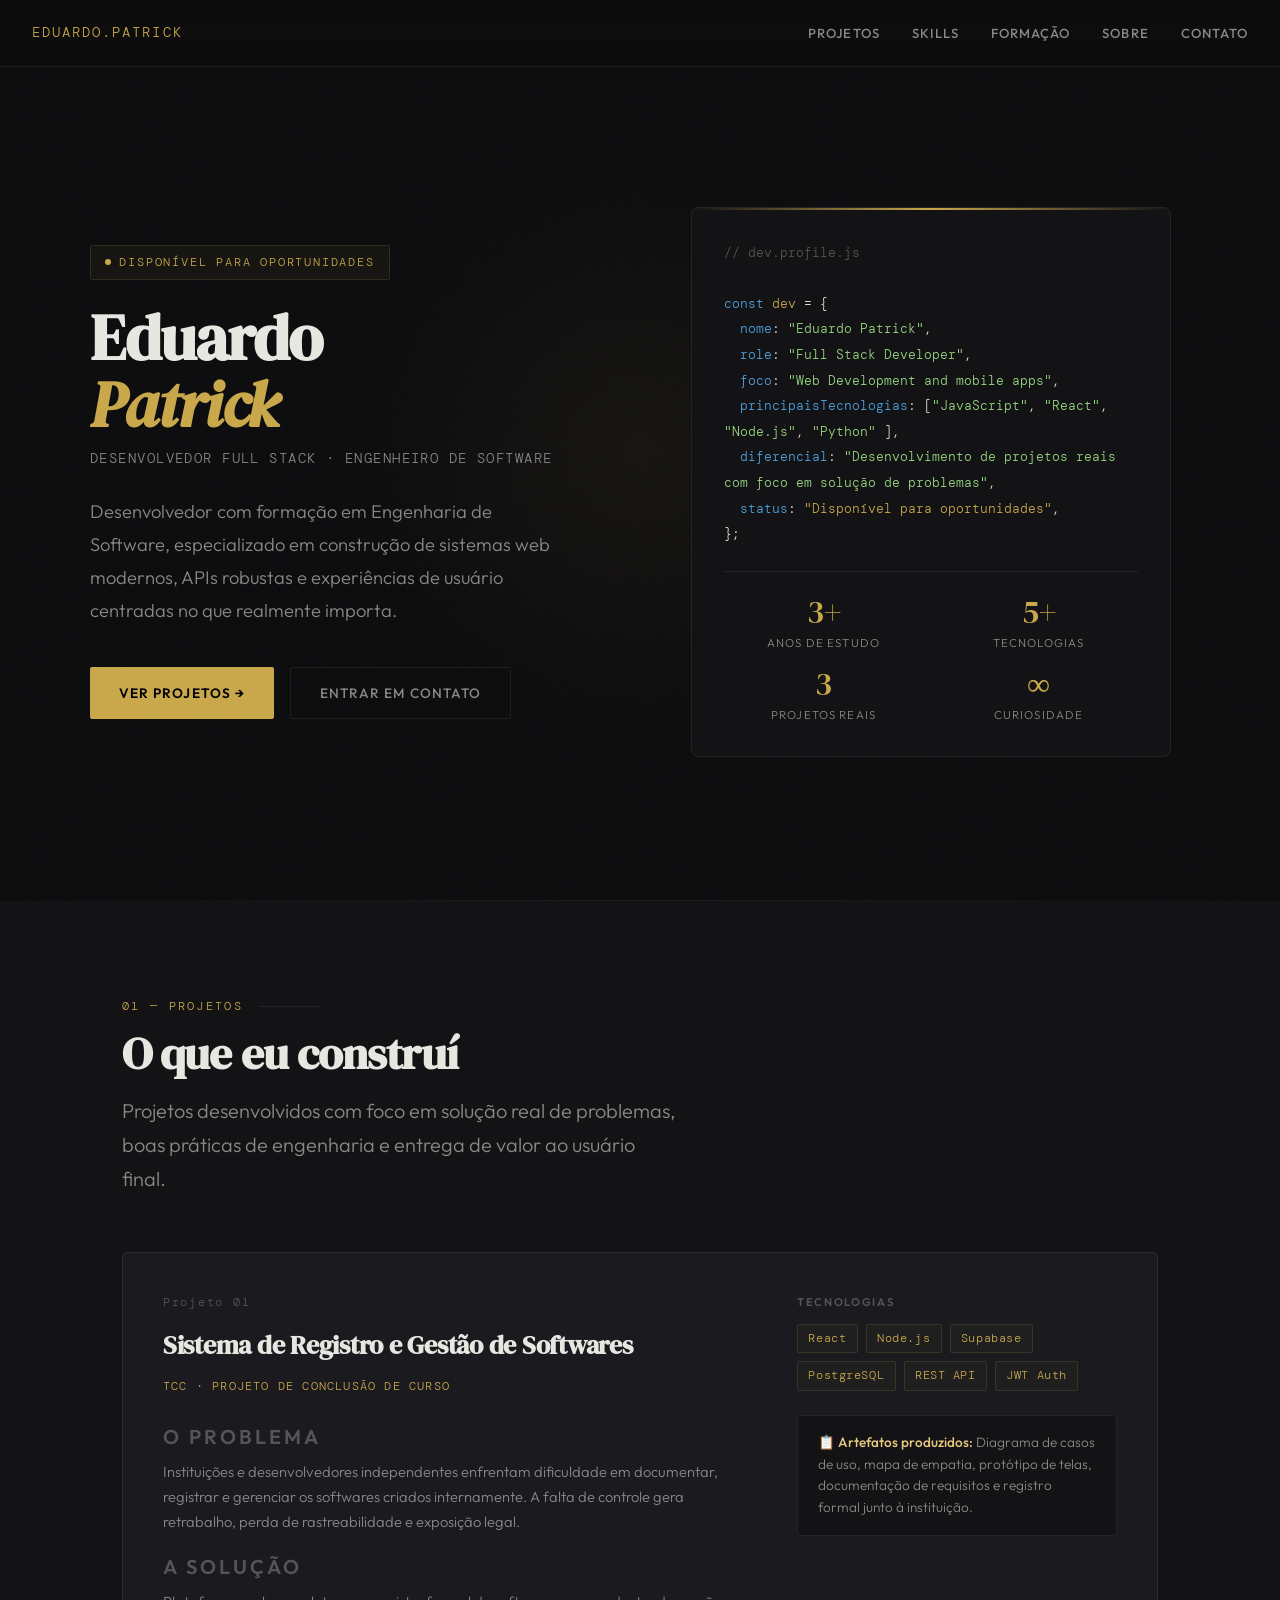
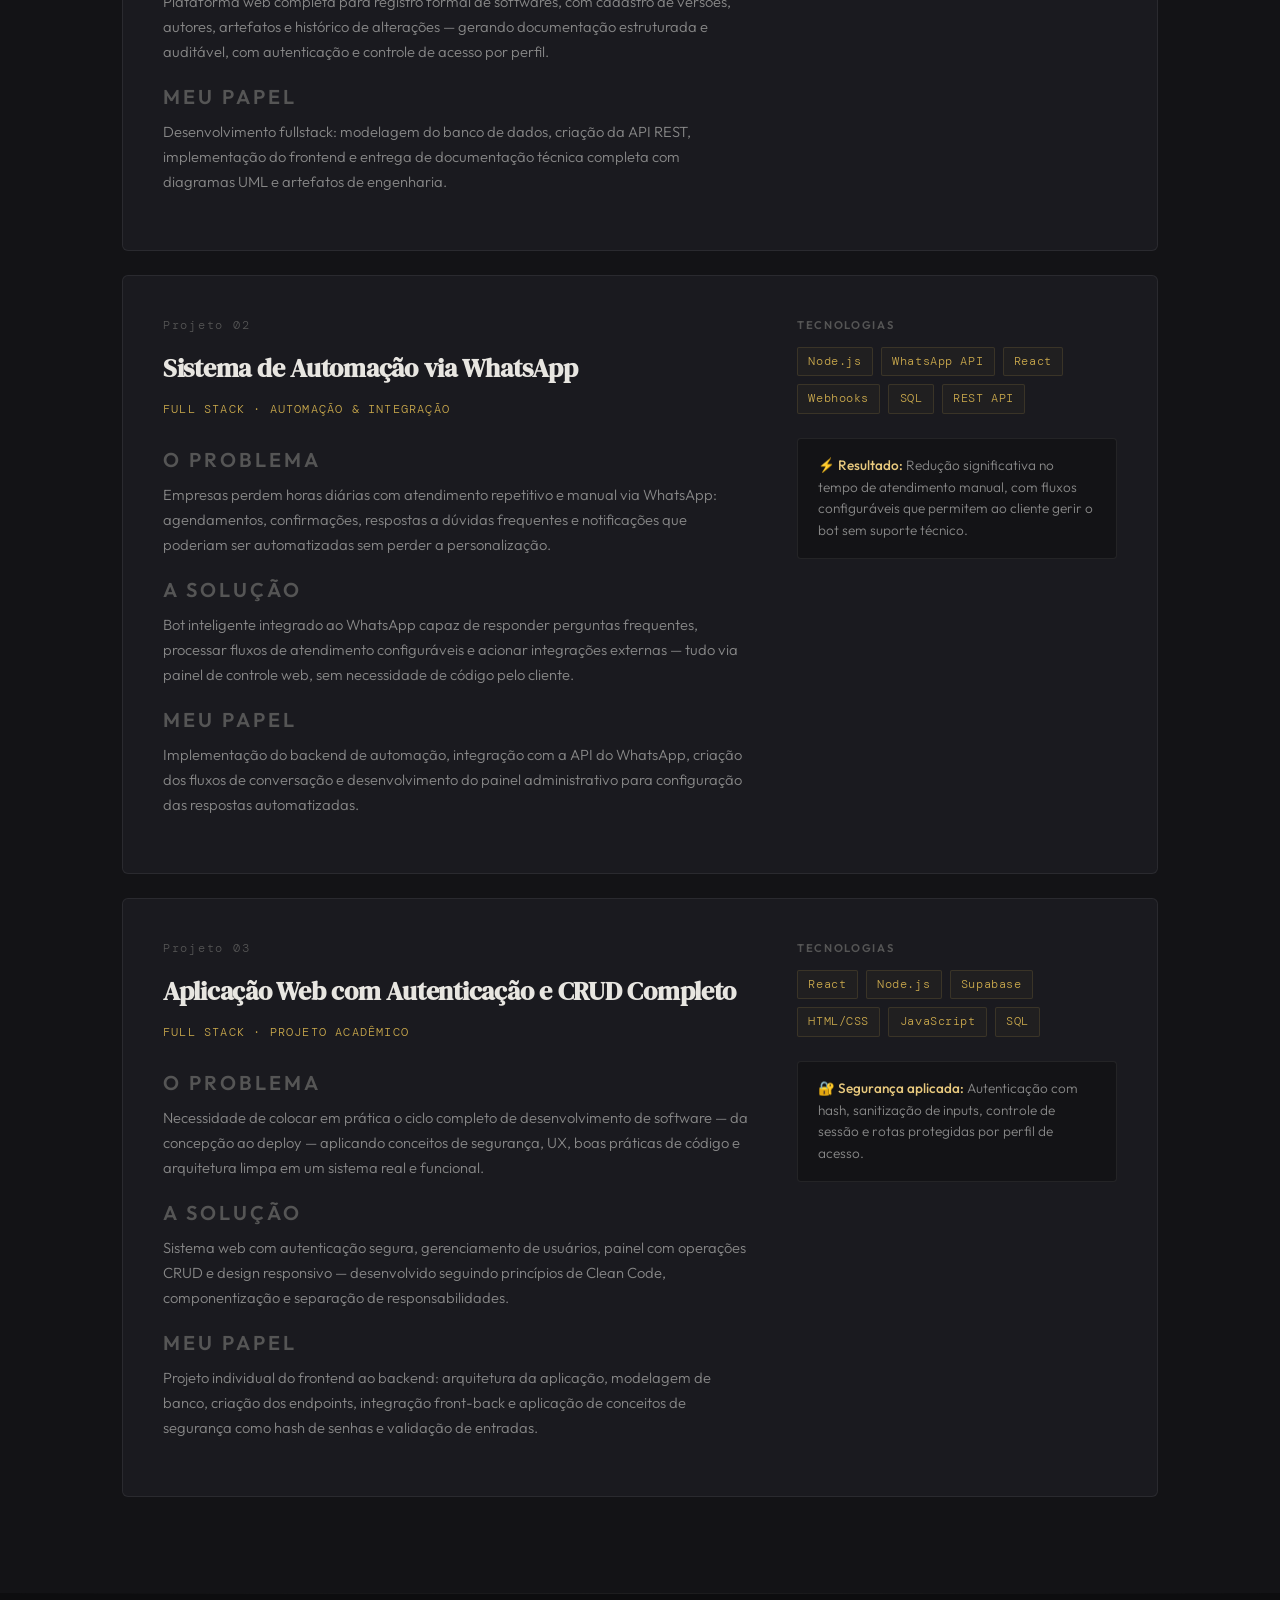
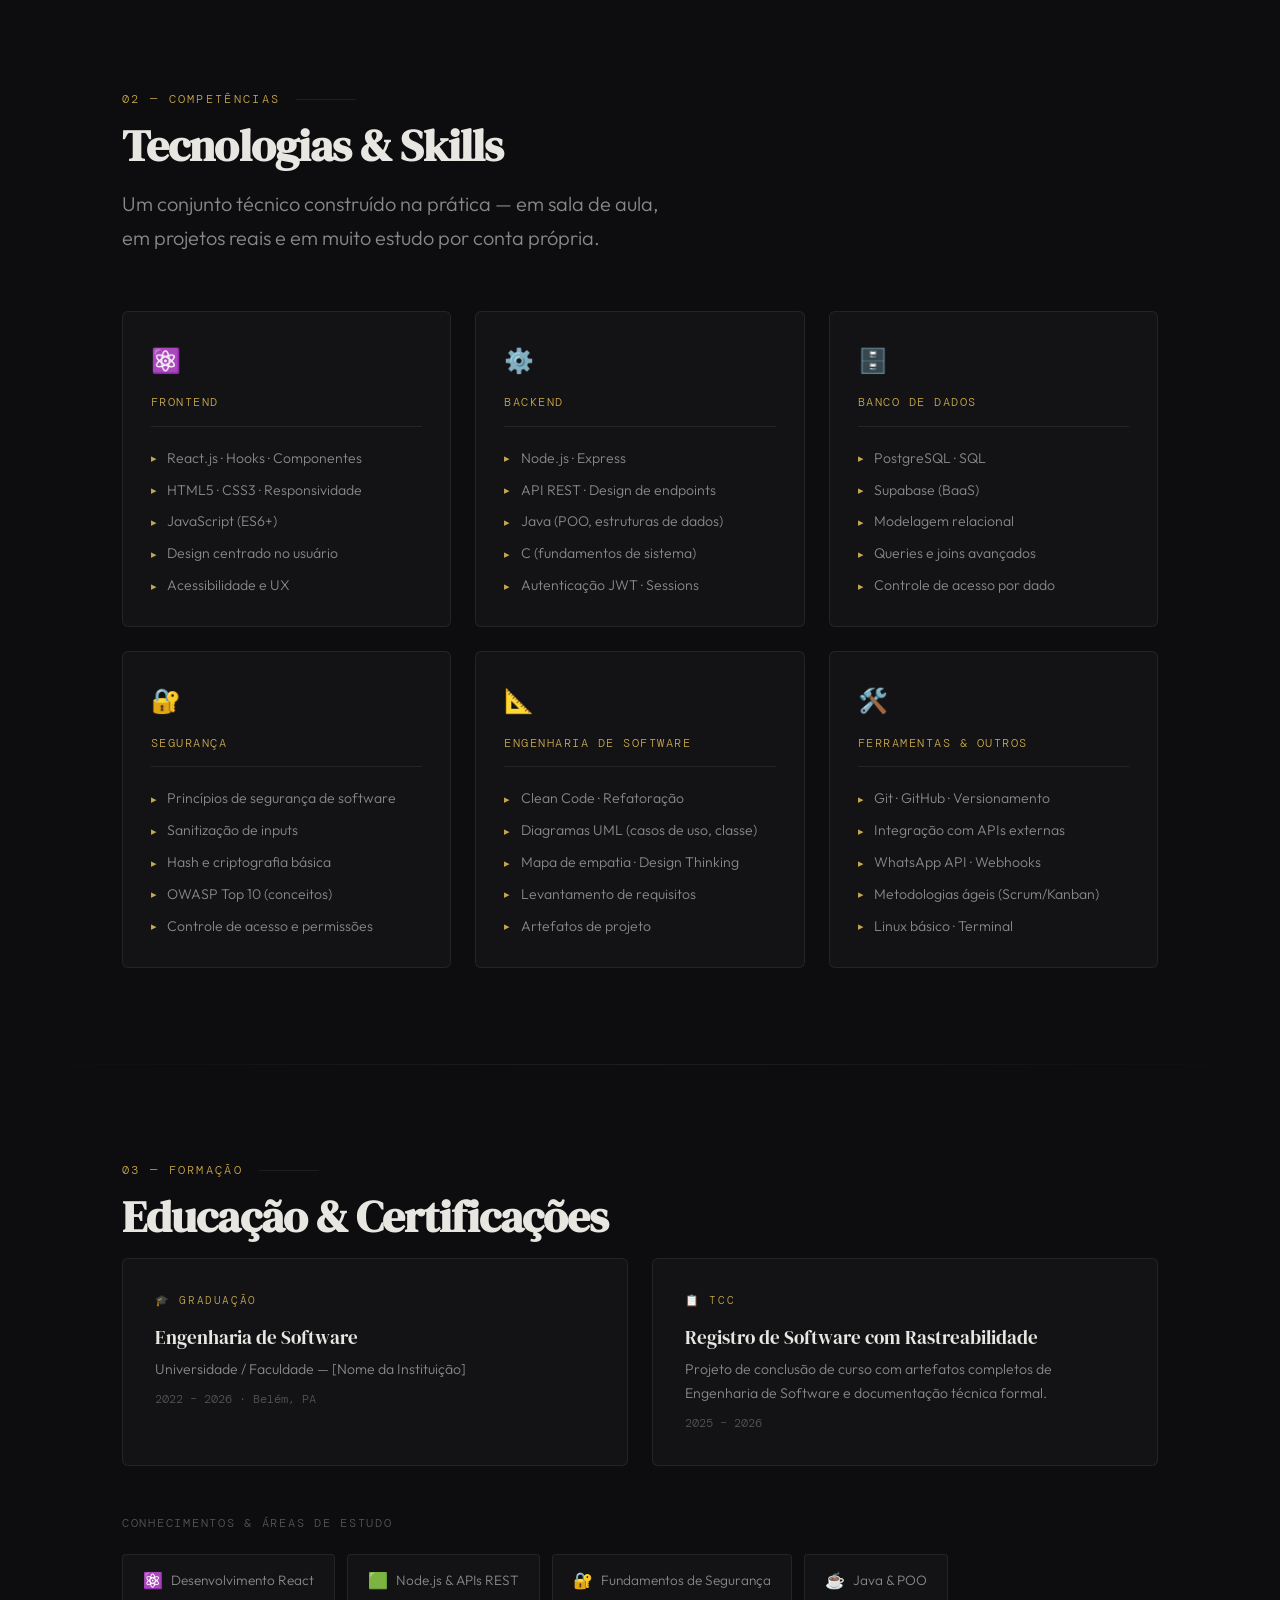
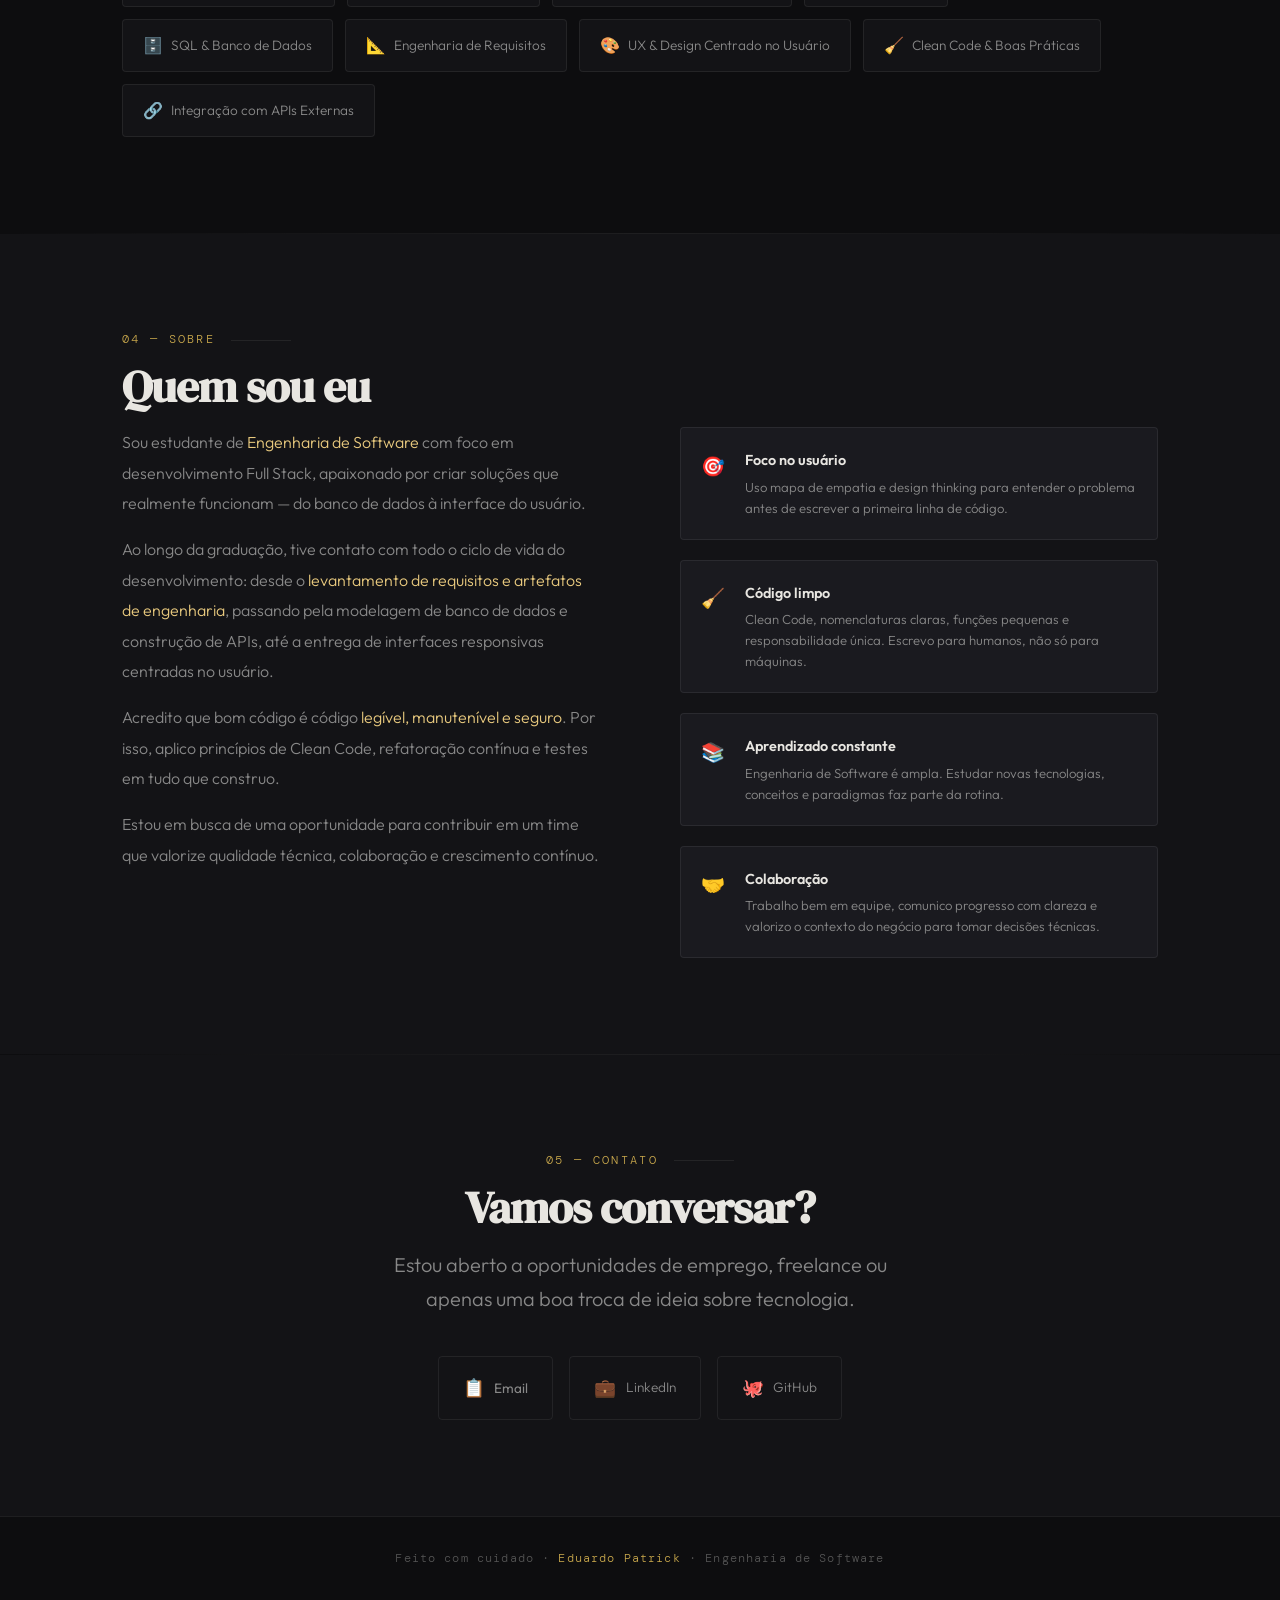
==== portfolio.html @ d325f2c3 "Initial commit: Portfolio website" ====
<!DOCTYPE html>
<html lang="pt-BR">
<head>
<meta charset="UTF-8">
<meta name="viewport" content="width=device-width, initial-scale=1.0">
<title>Dev Portfolio — Engenheiro de Software</title>
<link rel="preconnect" href="https://fonts.googleapis.com">
<link href="https://fonts.googleapis.com/css2?family=DM+Serif+Display:ital@0;1&family=DM+Mono:wght@400;500&family=Outfit:wght@300;400;500;600&display=swap" rel="stylesheet">
<link rel="stylesheet" href="styles.css">
</head>
<body>

<!-- NAV -->
<nav>
  <a href="#hero" class="nav-logo">EDUARDO.PATRICK</a>
  <ul class="nav-links">
    <li><a href="#projects">Projetos</a></li>
    <li><a href="#skills">Skills</a></li>
    <li><a href="#education">Formação</a></li>
    <li><a href="#about">Sobre</a></li>
    <li><a href="#contact">Contato</a></li>
  </ul>
</nav>

<!-- HERO -->
<section id="hero">
  <div class="hero-glow"></div>
  <div class="hero-grid">
    <div class="hero-content fade-in">
      <div class="hero-badge">Disponível para oportunidades</div>
      <h1 class="hero-name">Eduardo<br><span>Patrick</span></h1>
      <p class="hero-title">Desenvolvedor Full Stack · Engenheiro de Software</p>
      <p class="hero-desc">
        Desenvolvedor com formação em Engenharia de Software, especializado em construção de sistemas web modernos, APIs robustas e experiências de usuário centradas no que realmente importa.
      </p>
      <div class="hero-cta">
        <a href="#projects" class="btn-primary">Ver Projetos →</a>
        <a href="#contact" class="btn-ghost">Entrar em contato</a>
      </div>
    </div>

    <div class="hero-visual fade-in">
      <div class="hero-card">
        <div class="code-lines">
          <div class="code-dim">// dev.profile.js</div>
          <br>
          <div><span class="code-key">const</span> <span class="code-gold">dev</span> = {</div>
          <div>&nbsp;&nbsp;<span class="code-key">nome</span>: <span class="code-str">"Eduardo Patrick"</span>,</div>
          <div>&nbsp;&nbsp;<span class="code-key">role</span>: <span class="code-str">"Full Stack Developer"</span>,</div>
          <div>&nbsp;&nbsp;<span class="code-key">foco</span>: <span class="code-str">"Web Development and mobile apps"</span>,</div>
          <div>&nbsp;&nbsp;<span class="code-key">principaisTecnologias</span>: [<span class="code-str">"JavaScript"</span>, <span class="code-str">"React"</span>, <span class="code-str">"Node.js"</span>, <span class="code-str">"Python"</span> ],</div>
          <div>&nbsp;&nbsp;<span class="code-key">diferencial</span>: <span class="code-str">"Desenvolvimento de projetos reais com foco em solução de problemas"</span>,</div>
          <div>&nbsp;&nbsp;<span class="code-key">status</span>: <span class="code-gold">"Disponível para oportunidades"</span>,</div>
          <div>};</div>
        </div>
        <div class="hero-stats">
          <div class="stat">
            <span class="stat-n">3+</span>
            <div class="stat-l">Anos de estudo</div>
          </div>
          <div class="stat">
            <span class="stat-n">5+</span>
            <div class="stat-l">Tecnologias</div>
          </div>
          <div class="stat">
            <span class="stat-n">3</span>
            <div class="stat-l">Projetos reais</div>
          </div>
          <div class="stat">
            <span class="stat-n">∞</span>
            <div class="stat-l">Curiosidade</div>
          </div>
        </div>
      </div>
    </div>
  </div>
</section>

<div class="section-divider"></div>

<!-- PROJECTS -->
<section id="projects">
  <div class="section-inner">
    <div class="section-label">01 — Projetos</div>
    <h2 class="section-title">O que eu construí</h2>
    <p class="section-subtitle">Projetos desenvolvidos com foco em solução real de problemas, boas práticas de engenharia e entrega de valor ao usuário final.</p>

    <div class="projects-grid">

      <!-- Projeto 1: TCC / Registro de Software -->
      <div class="project-card fade-in">
        <div class="project-main">
          <div class="project-number">Projeto 01</div>
          <h3 class="project-title">Sistema de Registro e Gestão de Softwares</h3>
          <p class="project-role">TCC · Projeto de Conclusão de Curso</p>

          <div class="project-block">
            <div class="project-block-label">O Problema</div>
            <p>Instituições e desenvolvedores independentes enfrentam dificuldade em documentar, registrar e gerenciar os softwares criados internamente. A falta de controle gera retrabalho, perda de rastreabilidade e exposição legal.</p>
          </div>

          <div class="project-block">
            <div class="project-block-label">A Solução</div>
            <p>Plataforma web completa para registro formal de softwares, com cadastro de versões, autores, artefatos e histórico de alterações — gerando documentação estruturada e auditável, com autenticação e controle de acesso por perfil.</p>
          </div>

          <div class="project-block">
            <div class="project-block-label">Meu papel</div>
            <p>Desenvolvimento fullstack: modelagem do banco de dados, criação da API REST, implementação do frontend e entrega de documentação técnica completa com diagramas UML e artefatos de engenharia.</p>
          </div>
        </div>

        <div class="project-side">
          <div class="tech-stack">
            <div class="tech-label">Tecnologias</div>
            <div class="tech-tags">
              <span class="tech-tag">React</span>
              <span class="tech-tag">Node.js</span>
              <span class="tech-tag">Supabase</span>
              <span class="tech-tag">PostgreSQL</span>
              <span class="tech-tag">REST API</span>
              <span class="tech-tag">JWT Auth</span>
            </div>
          </div>
          <div class="project-highlight">
            <strong>📋 Artefatos produzidos:</strong> Diagrama de casos de uso, mapa de empatia, protótipo de telas, documentação de requisitos e registro formal junto à instituição.
          </div>
        </div>
      </div>

      <!-- Projeto 2: Automação WhatsApp -->
      <div class="project-card fade-in">
        <div class="project-main">
          <div class="project-number">Projeto 02</div>
          <h3 class="project-title">Sistema de Automação via WhatsApp</h3>
          <p class="project-role">Full Stack · Automação & Integração</p>

          <div class="project-block">
            <div class="project-block-label">O Problema</div>
            <p>Empresas perdem horas diárias com atendimento repetitivo e manual via WhatsApp: agendamentos, confirmações, respostas a dúvidas frequentes e notificações que poderiam ser automatizadas sem perder a personalização.</p>
          </div>

          <div class="project-block">
            <div class="project-block-label">A Solução</div>
            <p>Bot inteligente integrado ao WhatsApp capaz de responder perguntas frequentes, processar fluxos de atendimento configuráveis e acionar integrações externas — tudo via painel de controle web, sem necessidade de código pelo cliente.</p>
          </div>

          <div class="project-block">
            <div class="project-block-label">Meu papel</div>
            <p>Implementação do backend de automação, integração com a API do WhatsApp, criação dos fluxos de conversação e desenvolvimento do painel administrativo para configuração das respostas automatizadas.</p>
          </div>
        </div>

        <div class="project-side">
          <div class="tech-stack">
            <div class="tech-label">Tecnologias</div>
            <div class="tech-tags">
              <span class="tech-tag">Node.js</span>
              <span class="tech-tag">WhatsApp API</span>
              <span class="tech-tag">React</span>
              <span class="tech-tag">Webhooks</span>
              <span class="tech-tag">SQL</span>
              <span class="tech-tag">REST API</span>
            </div>
          </div>
          <div class="project-highlight">
            <strong>⚡ Resultado:</strong> Redução significativa no tempo de atendimento manual, com fluxos configuráveis que permitem ao cliente gerir o bot sem suporte técnico.
          </div>
        </div>
      </div>

      <!-- Projeto 3: Projeto Web Acadêmico -->
      <div class="project-card fade-in">
        <div class="project-main">
          <div class="project-number">Projeto 03</div>
          <h3 class="project-title">Aplicação Web com Autenticação e CRUD Completo</h3>
          <p class="project-role">Full Stack · Projeto Acadêmico</p>

          <div class="project-block">
            <div class="project-block-label">O Problema</div>
            <p>Necessidade de colocar em prática o ciclo completo de desenvolvimento de software — da concepção ao deploy — aplicando conceitos de segurança, UX, boas práticas de código e arquitetura limpa em um sistema real e funcional.</p>
          </div>

          <div class="project-block">
            <div class="project-block-label">A Solução</div>
            <p>Sistema web com autenticação segura, gerenciamento de usuários, painel com operações CRUD e design responsivo — desenvolvido seguindo princípios de Clean Code, componentização e separação de responsabilidades.</p>
          </div>

          <div class="project-block">
            <div class="project-block-label">Meu papel</div>
            <p>Projeto individual do frontend ao backend: arquitetura da aplicação, modelagem de banco, criação dos endpoints, integração front-back e aplicação de conceitos de segurança como hash de senhas e validação de entradas.</p>
          </div>
        </div>

        <div class="project-side">
          <div class="tech-stack">
            <div class="tech-label">Tecnologias</div>
            <div class="tech-tags">
              <span class="tech-tag">React</span>
              <span class="tech-tag">Node.js</span>
              <span class="tech-tag">Supabase</span>
              <span class="tech-tag">HTML/CSS</span>
              <span class="tech-tag">JavaScript</span>
              <span class="tech-tag">SQL</span>
            </div>
          </div>
          <div class="project-highlight">
            <strong>🔐 Segurança aplicada:</strong> Autenticação com hash, sanitização de inputs, controle de sessão e rotas protegidas por perfil de acesso.
          </div>
        </div>
      </div>

    </div>
  </div>
</section>

<div class="section-divider"></div>

<!-- SKILLS -->
<section id="skills">
  <div class="section-inner">
    <div class="section-label">02 — Competências</div>
    <h2 class="section-title">Tecnologias & Skills</h2>
    <p class="section-subtitle">Um conjunto técnico construído na prática — em sala de aula, em projetos reais e em muito estudo por conta própria.</p>

    <div class="skills-grid">
      <div class="skill-group fade-in">
        <span class="skill-group-icon">⚛️</span>
        <div class="skill-group-title">Frontend</div>
        <ul class="skill-list">
          <li class="skill-item">React.js · Hooks · Componentes</li>
          <li class="skill-item">HTML5 · CSS3 · Responsividade</li>
          <li class="skill-item">JavaScript (ES6+)</li>
          <li class="skill-item">Design centrado no usuário</li>
          <li class="skill-item">Acessibilidade e UX</li>
        </ul>
      </div>

      <div class="skill-group fade-in">
        <span class="skill-group-icon">⚙️</span>
        <div class="skill-group-title">Backend</div>
        <ul class="skill-list">
          <li class="skill-item">Node.js · Express</li>
          <li class="skill-item">API REST · Design de endpoints</li>
          <li class="skill-item">Java (POO, estruturas de dados)</li>
          <li class="skill-item">C (fundamentos de sistema)</li>
          <li class="skill-item">Autenticação JWT · Sessions</li>
        </ul>
      </div>

      <div class="skill-group fade-in">
        <span class="skill-group-icon">🗄️</span>
        <div class="skill-group-title">Banco de Dados</div>
        <ul class="skill-list">
          <li class="skill-item">PostgreSQL · SQL</li>
          <li class="skill-item">Supabase (BaaS)</li>
          <li class="skill-item">Modelagem relacional</li>
          <li class="skill-item">Queries e joins avançados</li>
          <li class="skill-item">Controle de acesso por dado</li>
        </ul>
      </div>

      <div class="skill-group fade-in">
        <span class="skill-group-icon">🔐</span>
        <div class="skill-group-title">Segurança</div>
        <ul class="skill-list">
          <li class="skill-item">Princípios de segurança de software</li>
          <li class="skill-item">Sanitização de inputs</li>
          <li class="skill-item">Hash e criptografia básica</li>
          <li class="skill-item">OWASP Top 10 (conceitos)</li>
          <li class="skill-item">Controle de acesso e permissões</li>
        </ul>
      </div>

      <div class="skill-group fade-in">
        <span class="skill-group-icon">📐</span>
        <div class="skill-group-title">Engenharia de Software</div>
        <ul class="skill-list">
          <li class="skill-item">Clean Code · Refatoração</li>
          <li class="skill-item">Diagramas UML (casos de uso, classe)</li>
          <li class="skill-item">Mapa de empatia · Design Thinking</li>
          <li class="skill-item">Levantamento de requisitos</li>
          <li class="skill-item">Artefatos de projeto</li>
        </ul>
      </div>

      <div class="skill-group fade-in">
        <span class="skill-group-icon">🛠️</span>
        <div class="skill-group-title">Ferramentas & Outros</div>
        <ul class="skill-list">
          <li class="skill-item">Git · GitHub · Versionamento</li>
          <li class="skill-item">Integração com APIs externas</li>
          <li class="skill-item">WhatsApp API · Webhooks</li>
          <li class="skill-item">Metodologias ágeis (Scrum/Kanban)</li>
          <li class="skill-item">Linux básico · Terminal</li>
        </ul>
      </div>
    </div>
  </div>
</section>

<div class="section-divider"></div>

<!-- EDUCATION -->
<section id="education">
  <div class="section-inner">
    <div class="section-label">03 — Formação</div>
    <h2 class="section-title">Educação & Certificações</h2>

    <div class="education-grid fade-in">
      <div class="edu-card">
        <div class="edu-type">🎓 Graduação</div>
        <div class="edu-degree">Engenharia de Software</div>
        <div class="edu-school">Universidade / Faculdade — [Nome da Instituição]</div>
        <div class="edu-year">2022 – 2026 · Belém, PA</div>
      </div>

      <div class="edu-card">
        <div class="edu-type">📋 TCC</div>
        <div class="edu-degree">Registro de Software com Rastreabilidade</div>
        <div class="edu-school">Projeto de conclusão de curso com artefatos completos de Engenharia de Software e documentação técnica formal.</div>
        <div class="edu-year">2025 – 2026</div>
      </div>
    </div>

    <div class="cert-section-title">Conhecimentos & Áreas de Estudo</div>
    <div class="certs-list fade-in">
      <div class="cert-item"><span>⚛️</span> Desenvolvimento React</div>
      <div class="cert-item"><span>🟩</span> Node.js & APIs REST</div>
      <div class="cert-item"><span>🔐</span> Fundamentos de Segurança</div>
      <div class="cert-item"><span>☕</span> Java & POO</div>
      <div class="cert-item"><span>🗄️</span> SQL & Banco de Dados</div>
      <div class="cert-item"><span>📐</span> Engenharia de Requisitos</div>
      <div class="cert-item"><span>🎨</span> UX & Design Centrado no Usuário</div>
      <div class="cert-item"><span>🧹</span> Clean Code & Boas Práticas</div>
      <div class="cert-item"><span>🔗</span> Integração com APIs Externas</div>
    </div>
  </div>
</section>

<div class="section-divider"></div>

<!-- ABOUT -->
<section id="about">
  <div class="section-inner">
    <div class="section-label">04 — Sobre</div>
    <h2 class="section-title">Quem sou eu</h2>

    <div class="about-grid">
      <div class="about-text fade-in">
        <p>Sou estudante de <span>Engenharia de Software</span> com foco em desenvolvimento Full Stack, apaixonado por criar soluções que realmente funcionam — do banco de dados à interface do usuário.</p>
        <p>Ao longo da graduação, tive contato com todo o ciclo de vida do desenvolvimento: desde o <span>levantamento de requisitos e artefatos de engenharia</span>, passando pela modelagem de banco de dados e construção de APIs, até a entrega de interfaces responsivas centradas no usuário.</p>
        <p>Acredito que bom código é código <span>legível, manutenível e seguro</span>. Por isso, aplico princípios de Clean Code, refatoração contínua e testes em tudo que construo.</p>
        <p>Estou em busca de uma oportunidade para contribuir em um time que valorize qualidade técnica, colaboração e crescimento contínuo.</p>
      </div>

      <div class="about-values fade-in">
        <div class="value-item">
          <div class="value-icon">🎯</div>
          <div>
            <div class="value-title">Foco no usuário</div>
            <div class="value-desc">Uso mapa de empatia e design thinking para entender o problema antes de escrever a primeira linha de código.</div>
          </div>
        </div>
        <div class="value-item">
          <div class="value-icon">🧹</div>
          <div>
            <div class="value-title">Código limpo</div>
            <div class="value-desc">Clean Code, nomenclaturas claras, funções pequenas e responsabilidade única. Escrevo para humanos, não só para máquinas.</div>
          </div>
        </div>
        <div class="value-item">
          <div class="value-icon">📚</div>
          <div>
            <div class="value-title">Aprendizado constante</div>
            <div class="value-desc">Engenharia de Software é ampla. Estudar novas tecnologias, conceitos e paradigmas faz parte da rotina.</div>
          </div>
        </div>
        <div class="value-item">
          <div class="value-icon">🤝</div>
          <div>
            <div class="value-title">Colaboração</div>
            <div class="value-desc">Trabalho bem em equipe, comunico progresso com clareza e valorizo o contexto do negócio para tomar decisões técnicas.</div>
          </div>
        </div>
      </div>
    </div>
  </div>
</section>

<div class="section-divider"></div>

<!-- CONTACT -->
<section id="contact">
  <div class="contact-inner">
    <div class="section-label" style="justify-content:center">05 — Contato</div>
    <h2 class="section-title" style="text-align:center">Vamos conversar?</h2>
    <p class="section-subtitle" style="margin:0 auto 0; text-align:center">
      Estou aberto a oportunidades de emprego, freelance ou apenas uma boa troca de ideia sobre tecnologia.
    </p>

    <div class="contact-links">
      <button class="contact-link" onclick="copyEmail(this)">
        <span class="contact-link-icon">📋</span>
        <span class="contact-text">Email</span>
      </button>
      <a href="https://www.linkedin.com/in/eduardo-trikk" target="_blank" class="contact-link">
        <span class="contact-link-icon">💼</span>
        LinkedIn
      </a>
      <a href="https://github.com/EduardoTrikk" target="_blank" class="contact-link">
        <span class="contact-link-icon">🐙</span>
        GitHub
      </a>
    </div>
  </div>
</section>

<footer>
  Feito com cuidado · <span>Eduardo Patrick</span> · Engenharia de Software
</footer>

<script>
function copyEmail(button) {
  const email = "edu.patrick.lima@gmail.com";
  const textElement = button.querySelector(".contact-text");
  const originalText = "Email";

  navigator.clipboard.writeText(email)
    .then(() => {
      // Sucesso
      textElement.innerText = "Copiado! ✓";
      button.style.opacity = "0.7";
      
      setTimeout(() => {
        textElement.innerText = originalText;
        button.style.opacity = "1";
      }, 2000);
    })
    .catch((error) => {
      // Fallback em caso de erro
      console.error("Erro ao copiar email:", error);
      textElement.innerText = "Erro ao copiar";
      button.style.opacity = "0.7";
      
      setTimeout(() => {
        textElement.innerText = originalText;
        button.style.opacity = "1";
      }, 2000);
    });
}
</script>

<script>
  // Intersection Observer for fade-in animations
  const observer = new IntersectionObserver((entries) => {
    entries.forEach((entry, i) => {
      if (entry.isIntersecting) {
        setTimeout(() => {
          entry.target.classList.add('visible');
        }, entry.target.dataset.delay || 0);
        observer.unobserve(entry.target);
      }
    });
  }, { threshold: 0.12 });

  document.querySelectorAll('.fade-in').forEach((el, i) => {
    el.dataset.delay = (i % 4) * 100;
    observer.observe(el);
  });

  // Nav active state
  const sections = document.querySelectorAll('section[id]');
  const navLinks = document.querySelectorAll('.nav-links a');

  window.addEventListener('scroll', () => {
    let current = '';
    sections.forEach(section => {
      const sectionTop = section.offsetTop - 120;
      if (window.scrollY >= sectionTop) current = section.getAttribute('id');
    });
    navLinks.forEach(a => {
      a.style.color = a.getAttribute('href') === `#${current}` ? 'var(--gold-light)' : '';
    });
  });
</script>

</body>
</html>
---- styles.css ----
/* ═══════════════════════════════════════════════════════════ */
/* PORTFOLIO STYLESHEET - CSS5 */
/* ═══════════════════════════════════════════════════════════ */

/* ── VARIABLES & ROOT ── */
:root {
  --bg: #0d0d0f;
  --bg2: #131316;
  --bg3: #1a1a1f;
  --border: rgba(255,255,255,0.07);
  --gold: #c9a84c;
  --gold-light: #e8c97e;
  --gold-dim: rgba(201,168,76,0.15);
  --text: #e8e6e1;
  --muted: #888;
  --muted2: #555;
  --accent: #4fa3e0;
}

/* ── RESET & GLOBALS ── */
*, *::before, *::after {
  box-sizing: border-box;
  margin: 0;
  padding: 0;
}

html {
  scroll-behavior: smooth;
  font-size: 16px;
}

body {
  background: var(--bg);
  color: var(--text);
  font-family: 'Outfit', sans-serif;
  font-weight: 300;
  line-height: 1.7;
  overflow-x: hidden;
}

/* ── NOISE OVERLAY ── */
body::before {
  content: '';
  position: fixed;
  inset: 0;
  background-image: url("data:image/svg+xml,%3Csvg viewBox='0 0 256 256' xmlns='http://www.w3.org/2000/svg'%3E%3Cfilter id='n'%3E%3CfeTurbulence type='fractalNoise' baseFrequency='0.9' numOctaves='4' stitchTiles='stitch'/%3E%3C/filter%3E%3Crect width='100%25' height='100%25' filter='url(%23n)' opacity='0.04'/%3E%3C/svg%3E");
  pointer-events: none;
  z-index: 0;
  opacity: 0.4;
}

/* ═══════════════════════════════════════════════════════════ */
/* NAVIGATION */
/* ═══════════════════════════════════════════════════════════ */

nav {
  position: fixed;
  top: 0;
  left: 0;
  right: 0;
  z-index: 100;
  padding: 1.2rem 2rem;
  display: flex;
  justify-content: space-between;
  align-items: center;
  background: rgba(13,13,15,0.85);
  backdrop-filter: blur(20px);
  border-bottom: 1px solid var(--border);
}

.nav-logo {
  font-family: 'DM Mono', monospace;
  font-size: 0.85rem;
  color: var(--gold);
  letter-spacing: 0.15em;
  text-transform: uppercase;
  text-decoration: none;
}

.nav-links {
  display: flex;
  gap: 2rem;
  list-style: none;
}

.nav-links a {
  color: var(--muted);
  text-decoration: none;
  font-size: 0.82rem;
  font-weight: 500;
  letter-spacing: 0.08em;
  text-transform: uppercase;
  transition: color 0.25s;
}

.nav-links a:hover {
  color: var(--gold-light);
}

/* ═══════════════════════════════════════════════════════════ */
/* HERO SECTION */
/* ═══════════════════════════════════════════════════════════ */

#hero {
  min-height: 100vh;
  display: flex;
  align-items: center;
  padding: 8rem 2rem 4rem;
  position: relative;
  overflow: hidden;
}

.hero-grid {
  max-width: 1100px;
  margin: 0 auto;
  width: 100%;
  display: grid;
  grid-template-columns: 1fr 1fr;
  gap: 4rem;
  align-items: center;
}

.hero-badge {
  display: inline-flex;
  align-items: center;
  gap: 0.5rem;
  font-family: 'DM Mono', monospace;
  font-size: 0.75rem;
  color: var(--gold);
  letter-spacing: 0.15em;
  text-transform: uppercase;
  border: 1px solid var(--gold-dim);
  padding: 0.4rem 0.9rem;
  border-radius: 2px;
  margin-bottom: 1.5rem;
  background: rgba(201,168,76,0.05);
}

.hero-badge::before {
  content: '';
  width: 6px;
  height: 6px;
  border-radius: 50%;
  background: var(--gold);
  animation: pulse 2s infinite;
}

@keyframes pulse {
  0%, 100% {
    opacity: 1;
    transform: scale(1);
  }
  50% {
    opacity: 0.4;
    transform: scale(0.8);
  }
}

.hero-name {
  font-family: 'DM Serif Display', serif;
  font-size: clamp(2.8rem, 5vw, 4.5rem);
  line-height: 1.05;
  color: var(--text);
  margin-bottom: 0.5rem;
  letter-spacing: -0.02em;
}

.hero-name span {
  color: var(--gold);
  font-style: italic;
}

.hero-title {
  font-family: 'DM Mono', monospace;
  font-size: 0.9rem;
  color: var(--muted);
  letter-spacing: 0.1em;
  text-transform: uppercase;
  margin-bottom: 1.5rem;
}

.hero-desc {
  font-size: 1.15rem;
  color: var(--muted);
  max-width: 480px;
  line-height: 1.8;
  margin-bottom: 2.5rem;
}

.hero-cta {
  display: flex;
  gap: 1rem;
  flex-wrap: wrap;
}

/* ── BUTTONS ── */
.btn-primary {
  display: inline-flex;
  align-items: center;
  gap: 0.5rem;
  background: var(--gold);
  color: #000;
  padding: 0.85rem 1.8rem;
  font-family: 'Outfit', sans-serif;
  font-weight: 600;
  font-size: 0.85rem;
  letter-spacing: 0.08em;
  text-transform: uppercase;
  text-decoration: none;
  border-radius: 2px;
  transition: background 0.25s, transform 0.2s;
}

.btn-primary:hover {
  background: var(--gold-light);
  transform: translateY(-2px);
}

.btn-ghost {
  display: inline-flex;
  align-items: center;
  gap: 0.5rem;
  border: 1px solid var(--border);
  color: var(--muted);
  padding: 0.85rem 1.8rem;
  font-family: 'Outfit', sans-serif;
  font-weight: 500;
  font-size: 0.85rem;
  letter-spacing: 0.08em;
  text-transform: uppercase;
  text-decoration: none;
  border-radius: 2px;
  transition: border-color 0.25s, color 0.25s, transform 0.2s;
}

.btn-ghost:hover {
  border-color: var(--gold);
  color: var(--gold);
  transform: translateY(-2px);
}

/* ── HERO VISUAL SIDE ── */
.hero-visual {
  position: relative;
  display: flex;
  justify-content: center;
  align-items: center;
}

.hero-card {
  background: var(--bg2);
  border: 1px solid var(--border);
  border-radius: 8px;
  padding: 2rem;
  width: 100%;
  max-width: 480px;
  position: relative;
  overflow: hidden;
}

.hero-card::before {
  content: '';
  position: absolute;
  top: 0;
  left: 0;
  right: 0;
  height: 2px;
  background: linear-gradient(90deg, transparent, var(--gold), transparent);
}

.code-lines {
  font-family: 'DM Mono', monospace;
  font-size: 0.8rem;
  line-height: 2;
}

.code-dim {
  color: var(--muted2);
}

.code-key {
  color: var(--accent);
}

.code-str {
  color: #98d982;
}

.code-gold {
  color: var(--gold);
}

.hero-stats {
  display: grid;
  grid-template-columns: 1fr 1fr;
  gap: 1rem;
  margin-top: 1.5rem;
  padding-top: 1.5rem;
  border-top: 1px solid var(--border);
}

.stat {
  text-align: center;
}

.stat-n {
  font-family: 'DM Serif Display', serif;
  font-size: 2rem;
  color: var(--gold);
  display: block;
  line-height: 1;
}

.stat-l {
  font-size: 0.72rem;
  color: var(--muted);
  text-transform: uppercase;
  letter-spacing: 0.1em;
  margin-top: 0.3rem;
}

/* ── DECORATIVE BG GLOW ── */
.hero-glow {
  position: absolute;
  width: 600px;
  height: 600px;
  border-radius: 50%;
  background: radial-gradient(circle, rgba(201,168,76,0.06) 0%, transparent 70%);
  top: 50%;
  left: 50%;
  transform: translate(-50%, -50%);
  pointer-events: none;
}

/* ═══════════════════════════════════════════════════════════ */
/* SECTION COMMONS */
/* ═══════════════════════════════════════════════════════════ */

section {
  position: relative;
  z-index: 1;
}

.section-inner {
  max-width: 1100px;
  margin: 0 auto;
  padding: 6rem 2rem;
}

.section-label {
  font-family: 'DM Mono', monospace;
  font-size: 0.72rem;
  color: var(--gold);
  letter-spacing: 0.2em;
  text-transform: uppercase;
  margin-bottom: 0.75rem;
  display: flex;
  align-items: center;
  gap: 1rem;
}

.section-label::after {
  content: '';
  flex: 1;
  height: 1px;
  background: var(--border);
  max-width: 60px;
}

.section-title {
  font-family: 'DM Serif Display', serif;
  font-size: clamp(2rem, 3.5vw, 3rem);
  line-height: 1.1;
  margin-bottom: 1rem;
  letter-spacing: -0.02em;
}

.section-subtitle {
  color: var(--muted);
  font-size: 1.25rem;
  max-width: 560px;
  margin-bottom: 3.5rem;
}

/* ═══════════════════════════════════════════════════════════ */
/* PROJECTS SECTION */
/* ═══════════════════════════════════════════════════════════ */

#projects {
  background: var(--bg2);
}

.projects-grid {
  display: grid;
  gap: 1.5rem;
}

.project-card {
  background: var(--bg3);
  border: 1px solid var(--border);
  border-radius: 6px;
  padding: 2.5rem;
  display: grid;
  grid-template-columns: 1fr 320px;
  gap: 3rem;
  align-items: start;
  transition: border-color 0.3s, transform 0.3s;
  position: relative;
  overflow: hidden;
}

.project-card::after {
  content: '';
  position: absolute;
  top: 0;
  left: 0;
  width: 3px;
  height: 0;
  background: var(--gold);
  transition: height 0.4s ease;
}

.project-card:hover {
  border-color: rgba(201,168,76,0.25);
  transform: translateX(4px);
}

.project-card:hover::after {
  height: 100%;
}

.project-number {
  font-family: 'DM Mono', monospace;
  font-size: 0.72rem;
  color: var(--muted2);
  letter-spacing: 0.15em;
  margin-bottom: 0.75rem;
}

.project-title {
  font-family: 'DM Serif Display', serif;
  font-size: 1.6rem;
  color: var(--text);
  margin-bottom: 0.5rem;
  letter-spacing: -0.01em;
}

.project-role {
  font-family: 'DM Mono', monospace;
  font-size: 0.75rem;
  color: var(--gold);
  letter-spacing: 0.1em;
  text-transform: uppercase;
  margin-bottom: 1.5rem;
}

.project-block {
  margin-bottom: 1rem;
}

.project-block-label {
  font-size: 1.25rem;
  font-weight: 600;
  letter-spacing: 0.15em;
  text-transform: uppercase;
  color: var(--muted2);
  margin-bottom: 0.3rem;
}

.project-block p {
  color: var(--muted);
  font-size: 0.92rem;
  line-height: 1.7;
}

.project-side {
  /* empty container for project side content */
}

.tech-stack {
  margin-bottom: 1.5rem;
}

.tech-label {
  font-size: 0.7rem;
  font-weight: 600;
  letter-spacing: 0.15em;
  text-transform: uppercase;
  color: var(--muted2);
  margin-bottom: 0.75rem;
}

.tech-tags {
  display: flex;
  flex-wrap: wrap;
  gap: 0.5rem;
}

.tech-tag {
  font-family: 'DM Mono', monospace;
  font-size: 0.72rem;
  color: var(--gold);
  border: 1px solid var(--gold-dim);
  padding: 0.25rem 0.65rem;
  border-radius: 2px;
  background: rgba(201,168,76,0.04);
  letter-spacing: 0.05em;
}

.project-highlight {
  background: var(--bg2);
  border: 1px solid var(--border);
  border-radius: 4px;
  padding: 1rem 1.25rem;
  font-size: 0.85rem;
  color: var(--muted);
  line-height: 1.6;
}

.project-highlight strong {
  color: var(--gold-light);
  font-weight: 500;
}

/* ═══════════════════════════════════════════════════════════ */
/* SKILLS SECTION */
/* ═══════════════════════════════════════════════════════════ */

.skills-grid {
  display: grid;
  grid-template-columns: repeat(auto-fill, minmax(280px, 1fr));
  gap: 1.5rem;
}

.skill-group {
  background: var(--bg2);
  border: 1px solid var(--border);
  border-radius: 6px;
  padding: 1.75rem;
}

.skill-group-icon {
  font-size: 1.5rem;
  margin-bottom: 0.75rem;
  display: block;
}

.skill-group-title {
  font-family: 'DM Mono', monospace;
  font-size: 0.78rem;
  color: var(--gold);
  letter-spacing: 0.12em;
  text-transform: uppercase;
  margin-bottom: 1.25rem;
  padding-bottom: 0.75rem;
  border-bottom: 1px solid var(--border);
}

.skill-list {
  list-style: none;
  display: flex;
  flex-direction: column;
  gap: 0.5rem;
}

.skill-item {
  display: flex;
  align-items: center;
  gap: 0.65rem;
  font-size: 0.88rem;
  color: var(--muted);
}

.skill-item::before {
  content: '▸';
  color: var(--gold);
  font-size: 0.7rem;
  flex-shrink: 0;
}

/* ═══════════════════════════════════════════════════════════ */
/* ABOUT SECTION */
/* ═══════════════════════════════════════════════════════════ */

#about {
  background: var(--bg2);
}

.about-grid {
  display: grid;
  grid-template-columns: 1fr 1fr;
  gap: 5rem;
  align-items: start;
}

.about-text p {
  color: var(--muted);
  font-size: 1rem;
  line-height: 1.9;
  margin-bottom: 1rem;
}

.about-text p span {
  color: var(--gold-light);
}

.about-values {
  display: flex;
  flex-direction: column;
  gap: 1.25rem;
}

.value-item {
  display: flex;
  gap: 1.25rem;
  align-items: flex-start;
  padding: 1.25rem;
  background: var(--bg3);
  border: 1px solid var(--border);
  border-radius: 4px;
  transition: border-color 0.3s;
}

.value-item:hover {
  border-color: var(--gold-dim);
}

.value-icon {
  font-size: 1.2rem;
  flex-shrink: 0;
  margin-top: 0.1rem;
}

.value-title {
  font-weight: 600;
  font-size: 0.9rem;
  color: var(--text);
  margin-bottom: 0.25rem;
}

.value-desc {
  font-size: 0.82rem;
  color: var(--muted);
  line-height: 1.6;
}

/* ═══════════════════════════════════════════════════════════ */
/* EDUCATION SECTION */
/* ═══════════════════════════════════════════════════════════ */

.education-grid {
  display: grid;
  grid-template-columns: 1fr 1fr;
  gap: 1.5rem;
  margin-bottom: 3rem;
}

.edu-card {
  background: var(--bg2);
  border: 1px solid var(--border);
  border-radius: 6px;
  padding: 2rem;
  position: relative;
  overflow: hidden;
}

.edu-card::before {
  content: '';
  position: absolute;
  bottom: 0;
  left: 0;
  right: 0;
  height: 2px;
  background: linear-gradient(90deg, var(--gold), transparent);
  opacity: 0;
  transition: opacity 0.3s;
}

.edu-card:hover::before {
  opacity: 1;
}

.edu-type {
  font-family: 'DM Mono', monospace;
  font-size: 0.68rem;
  color: var(--gold);
  letter-spacing: 0.15em;
  text-transform: uppercase;
  margin-bottom: 0.75rem;
}

.edu-degree {
  font-family: 'DM Serif Display', serif;
  font-size: 1.2rem;
  margin-bottom: 0.25rem;
}

.edu-school {
  color: var(--muted);
  font-size: 0.88rem;
}

.edu-year {
  font-family: 'DM Mono', monospace;
  font-size: 0.72rem;
  color: var(--muted2);
  margin-top: 0.5rem;
}

.cert-section-title {
  font-family: 'DM Mono', monospace;
  font-size: 0.72rem;
  color: var(--muted2);
  letter-spacing: 0.15em;
  text-transform: uppercase;
  margin-bottom: 1.25rem;
}

.certs-list {
  display: flex;
  flex-wrap: wrap;
  gap: 0.75rem;
}

.cert-item {
  background: var(--bg2);
  border: 1px solid var(--border);
  border-radius: 4px;
  padding: 0.75rem 1.25rem;
  font-size: 0.85rem;
  color: var(--muted);
  display: flex;
  align-items: center;
  gap: 0.5rem;
  transition: border-color 0.3s, color 0.3s;
}

.cert-item:hover {
  border-color: var(--gold-dim);
  color: var(--text);
}

.cert-item span {
  color: var(--gold);
  font-size: 1rem;
}

/* ═══════════════════════════════════════════════════════════ */
/* CONTACT SECTION */
/* ═══════════════════════════════════════════════════════════ */

#contact {
  background: var(--bg2);
}

.contact-inner {
  max-width: 700px;
  margin: 0 auto;
  text-align: center;
  padding: 6rem 2rem;
}

.contact-links {
  display: flex;
  justify-content: center;
  flex-wrap: wrap;
  gap: 1rem;
  margin-top: 2.5rem;
}

.contact-link {
  display: inline-flex;
  align-items: center;
  gap: 0.6rem;
  border: 1px solid var(--border);
  color: var(--muted);
  padding: 1rem 1.5rem;
  border-radius: 4px;
  text-decoration: none;
  font-size: 0.85rem;
  transition: all 0.25s;
  background: transparent;
  cursor: pointer;
  font-family: inherit;
}

.contact-link:hover {
  border-color: var(--gold);
  color: var(--gold);
  background: var(--gold-dim);
}

.contact-link:focus,
.contact-link:active {
  outline: none;
  background: transparent;
  color: var(--muted);
  border-color: var(--border);
}

.contact-link-icon {
  font-size: 1.1rem;
}

/* ═══════════════════════════════════════════════════════════ */
/* FOOTER */
/* ═══════════════════════════════════════════════════════════ */

footer {
  border-top: 1px solid var(--border);
  padding: 2rem;
  text-align: center;
  font-family: 'DM Mono', monospace;
  font-size: 0.72rem;
  color: var(--muted2);
  letter-spacing: 0.1em;
}

footer span {
  color: var(--gold);
}

/* ═══════════════════════════════════════════════════════════ */
/* UTILITIES & ANIMATIONS */
/* ═══════════════════════════════════════════════════════════ */

.section-divider {
  height: 1px;
  background: linear-gradient(90deg, transparent, var(--border), transparent);
}

.fade-in {
  opacity: 0;
  transform: translateY(24px);
  transition: opacity 0.7s ease, transform 0.7s ease;
}

.fade-in.visible {
  opacity: 1;
  transform: translateY(0);
}

/* ═══════════════════════════════════════════════════════════ */
/* RESPONSIVE DESIGN */
/* ═══════════════════════════════════════════════════════════ */

@media (max-width: 900px) {
  .hero-grid {
    grid-template-columns: 1fr;
    gap: 3rem;
  }

  .hero-visual {
    display: none;
  }

  .project-card {
    grid-template-columns: 1fr;
  }

  .about-grid {
    grid-template-columns: 1fr;
    gap: 3rem;
  }

  .education-grid {
    grid-template-columns: 1fr;
  }

  .nav-links {
    display: none;
  }
}

@media (max-width: 600px) {
  .section-inner {
    padding: 4rem 1.25rem;
  }

  .hero-name {
    font-size: 2.4rem;
  }
}

@keyframes bounce {
  0%, 100% {
    transform: translateX(-50%) translateY(0);
  }
  50% {
    transform: translateX(-50%) translateY(6px);
  }
}
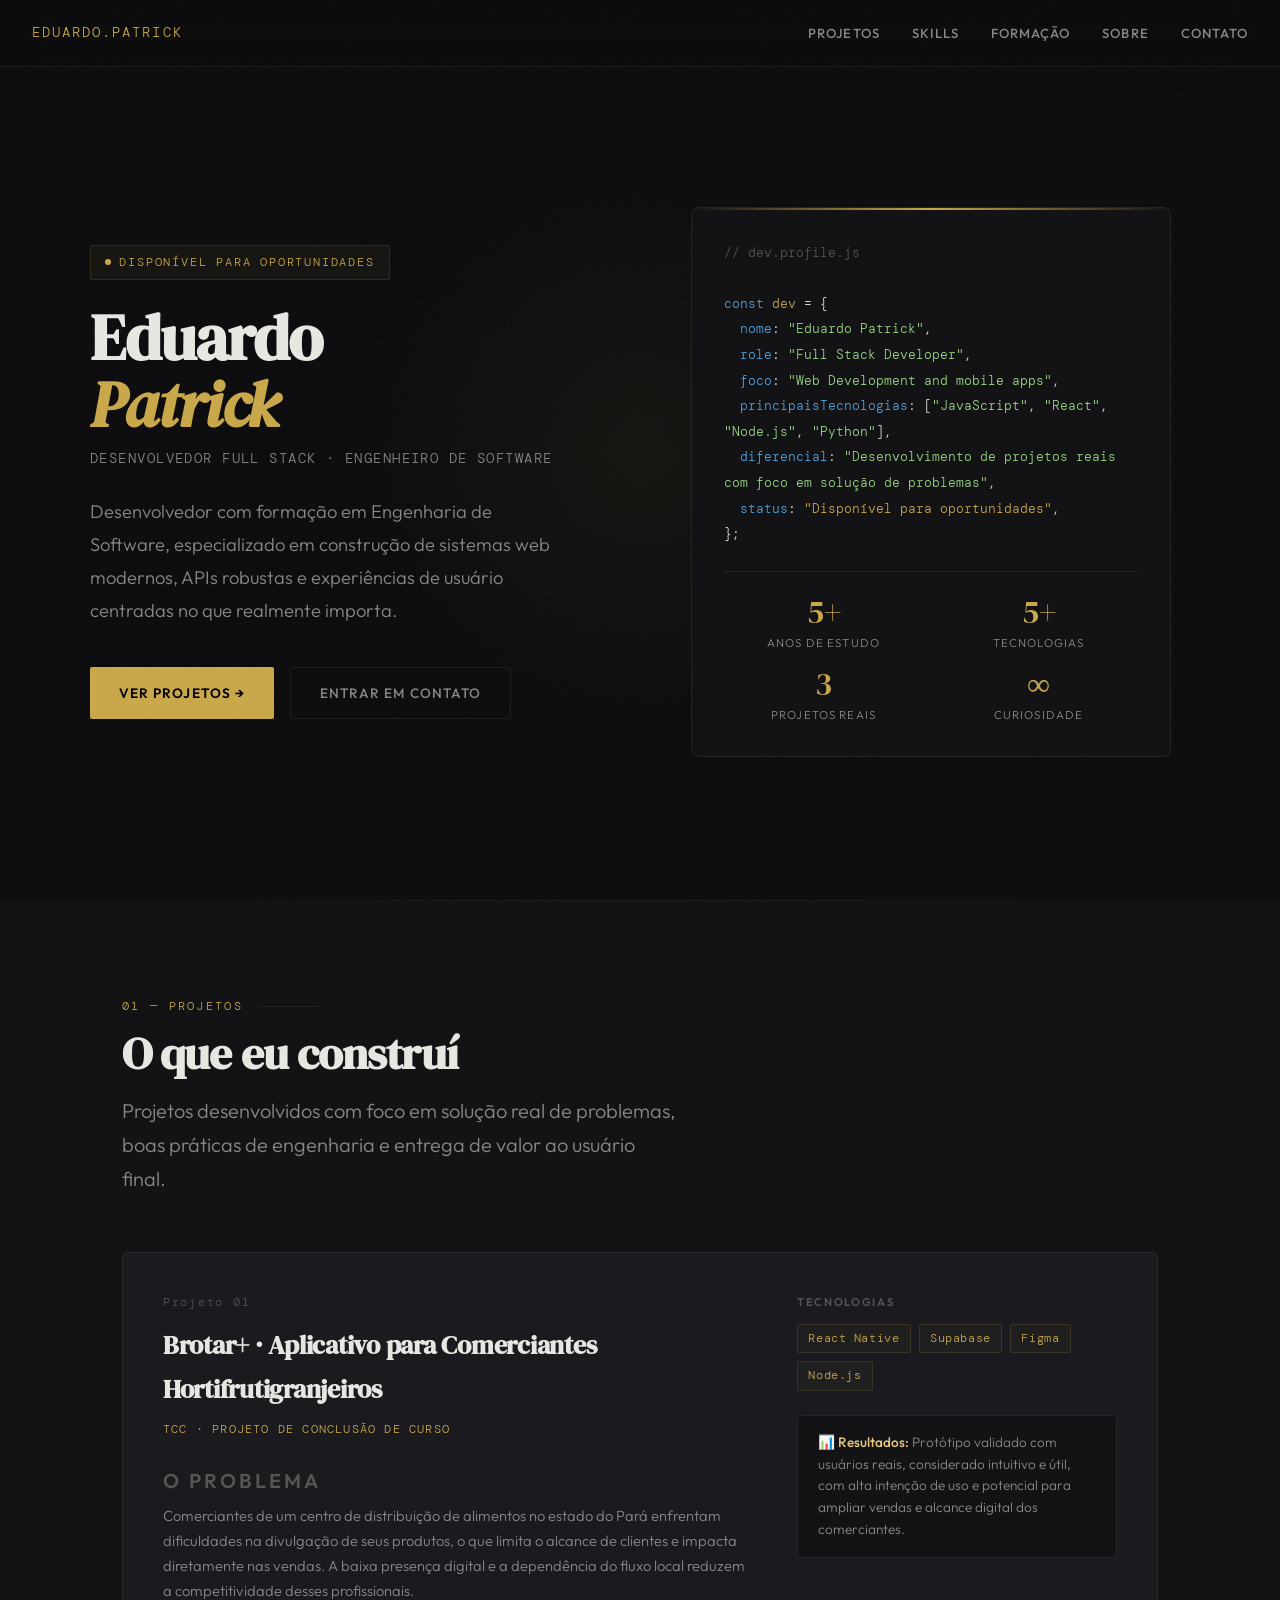
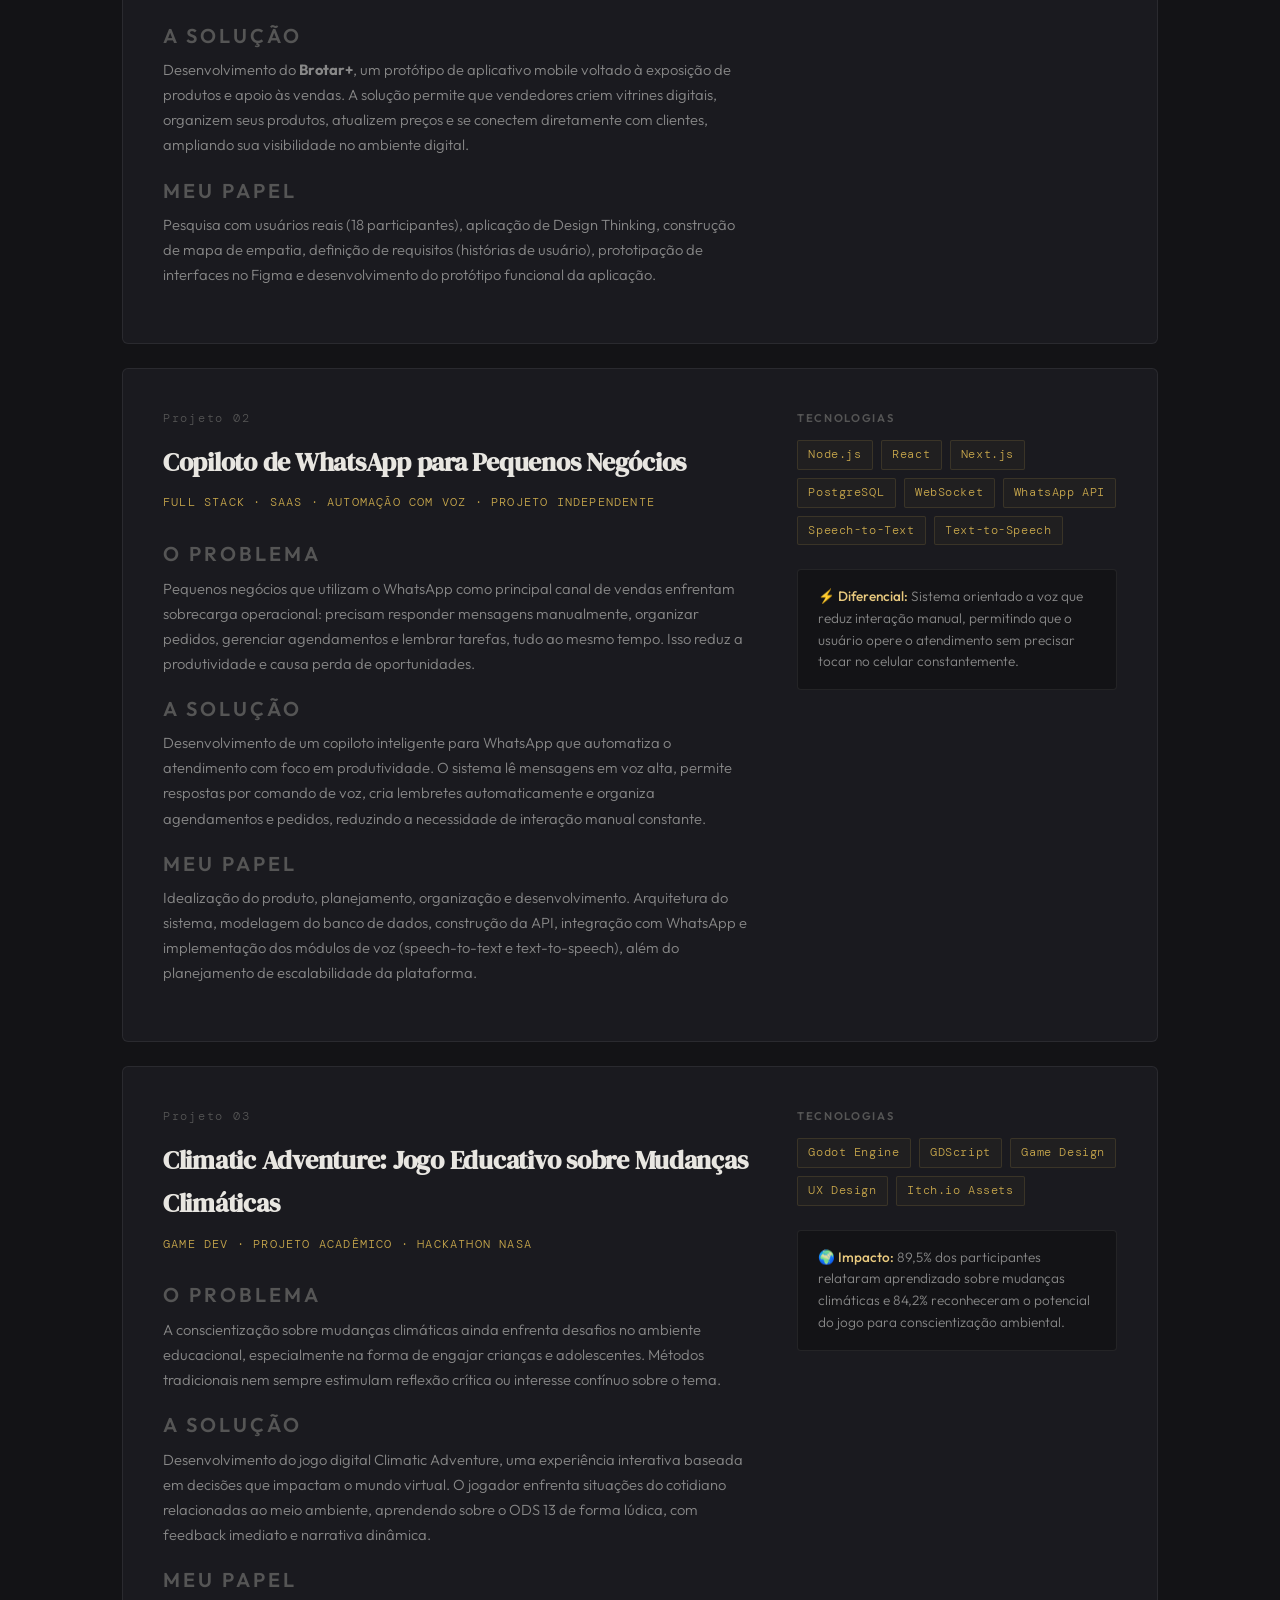
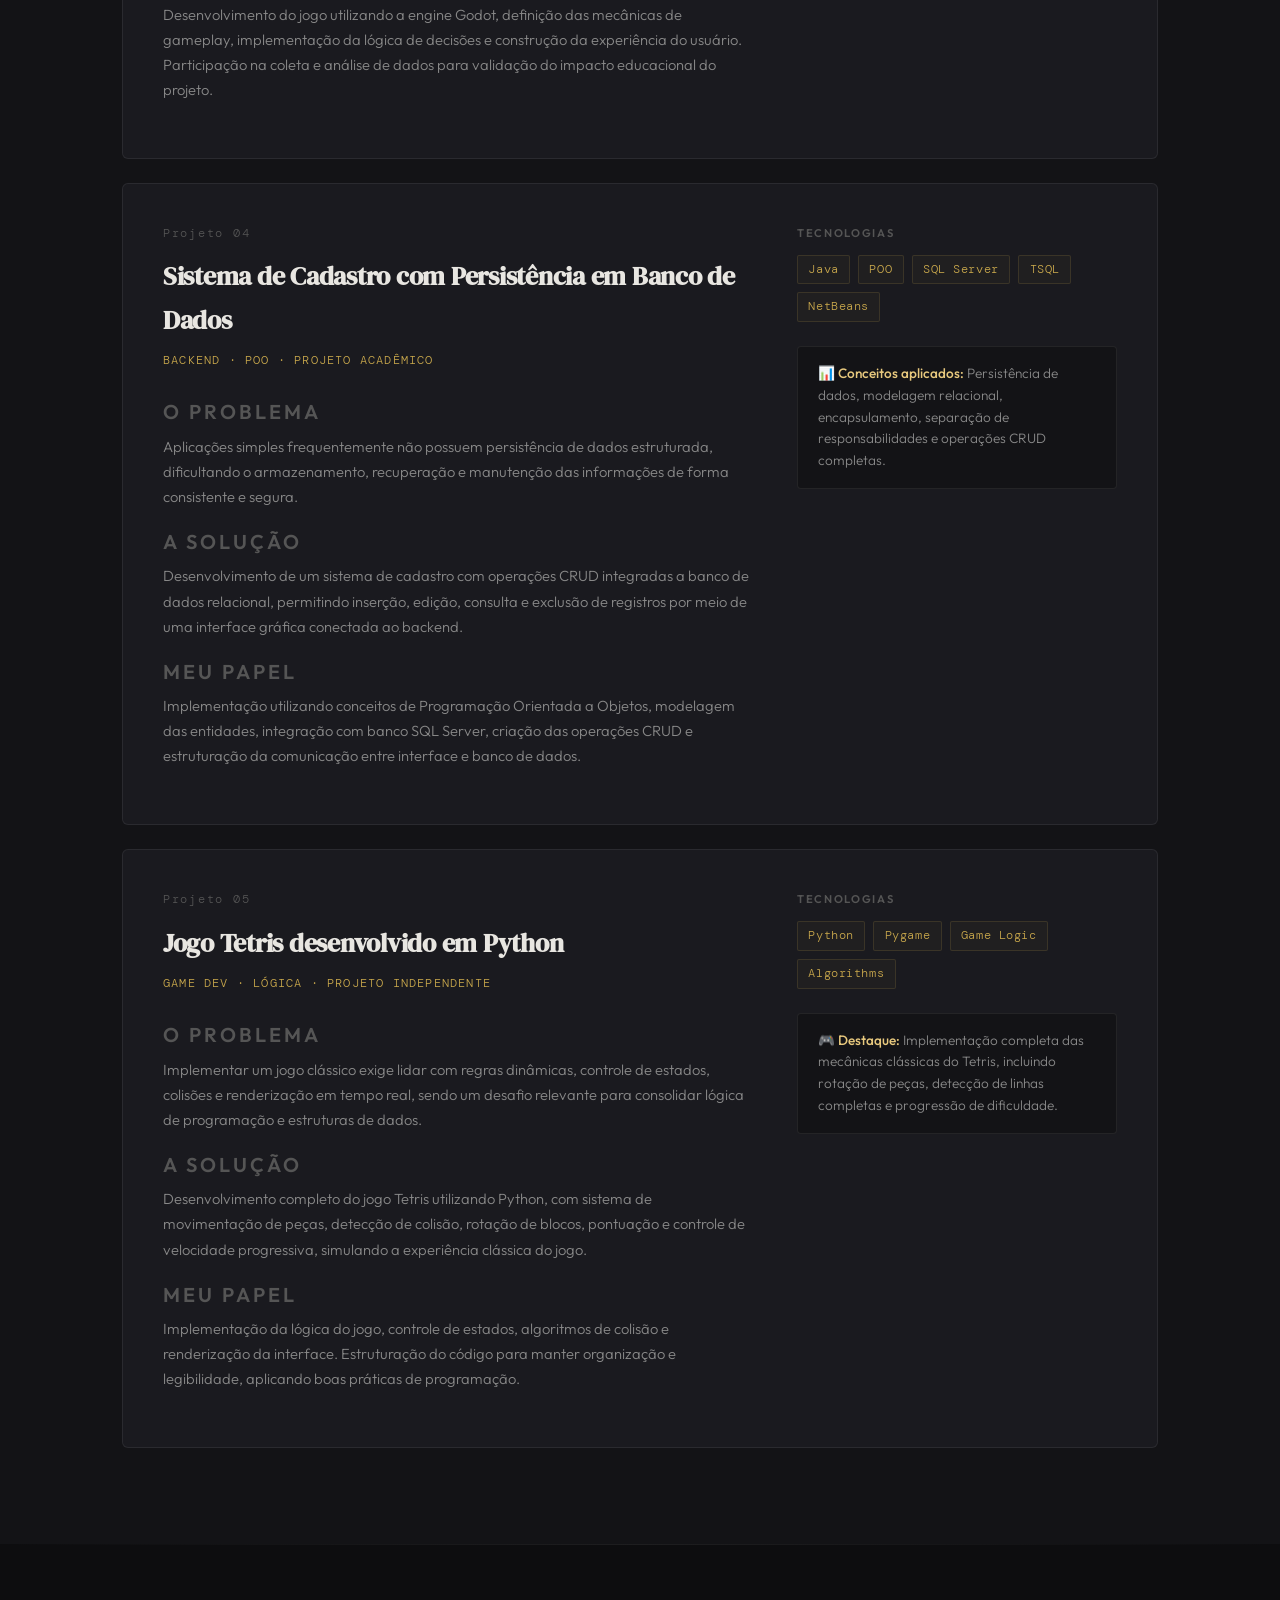
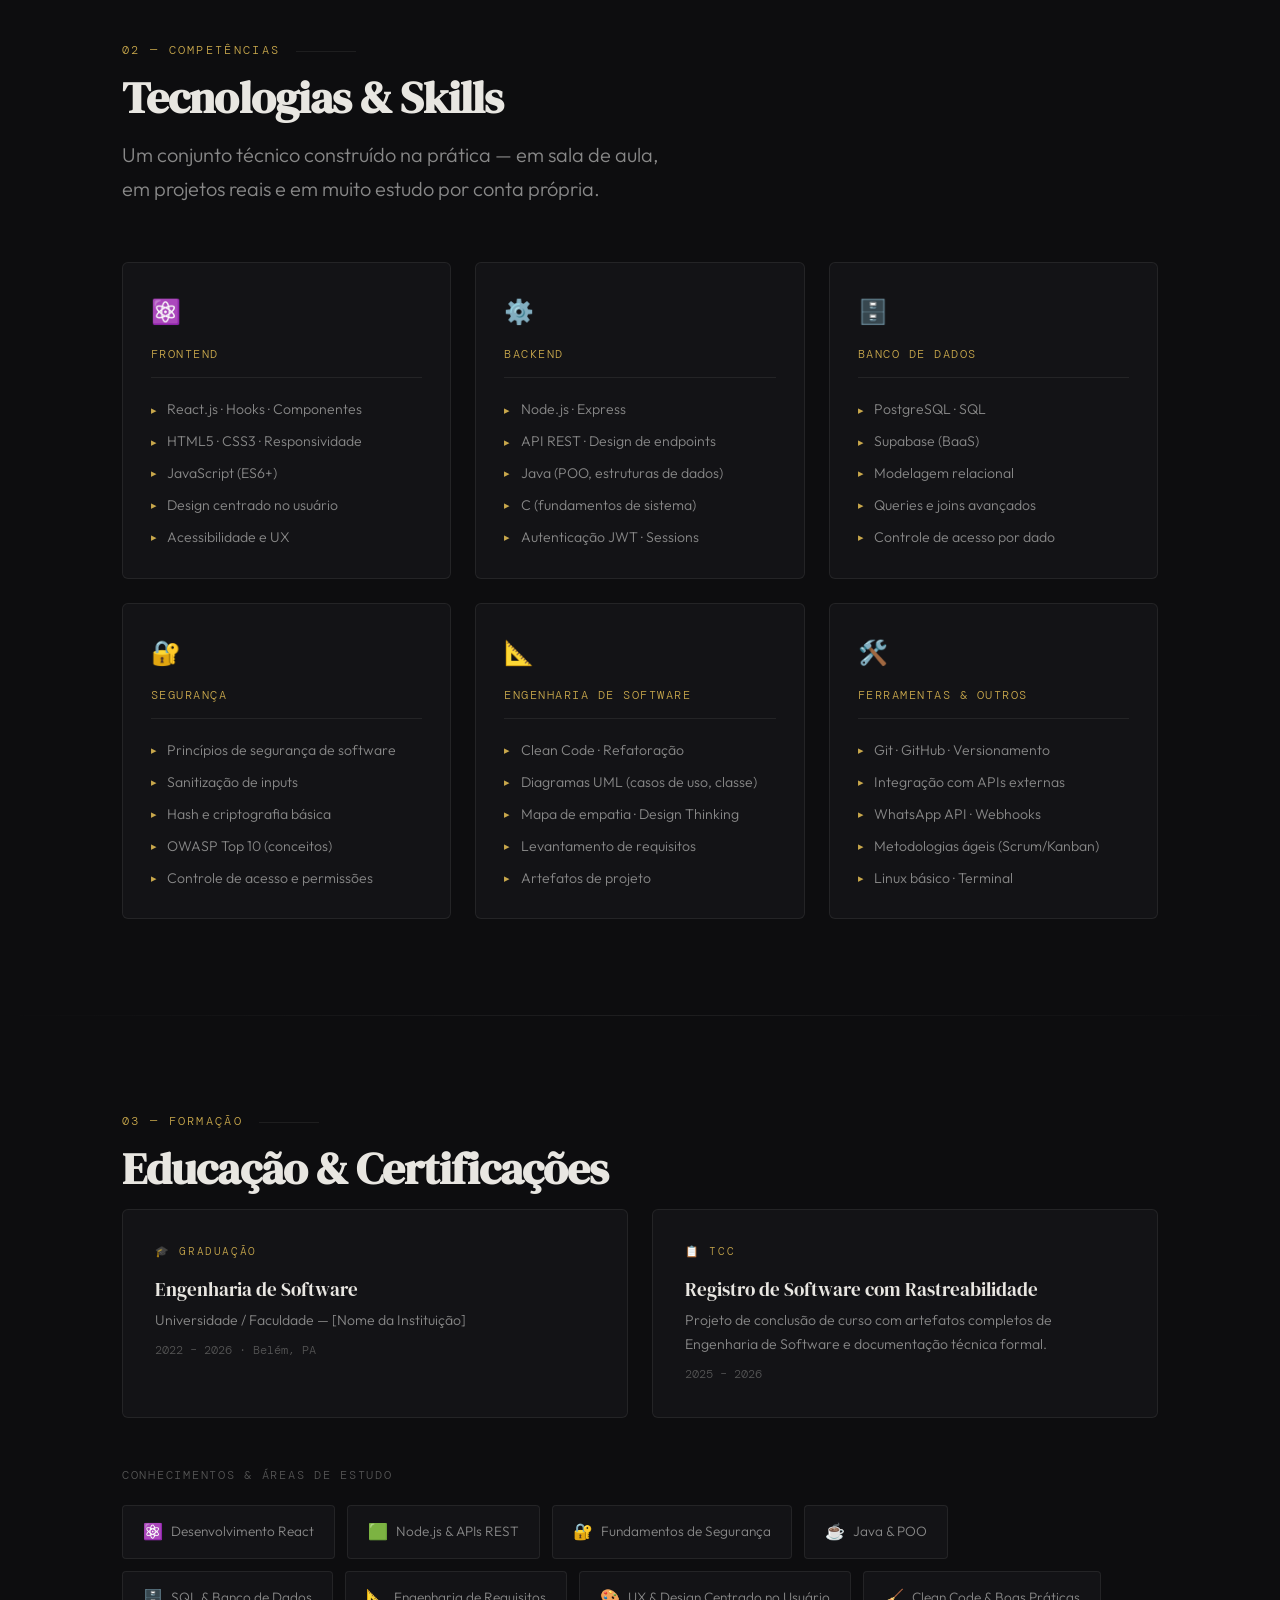
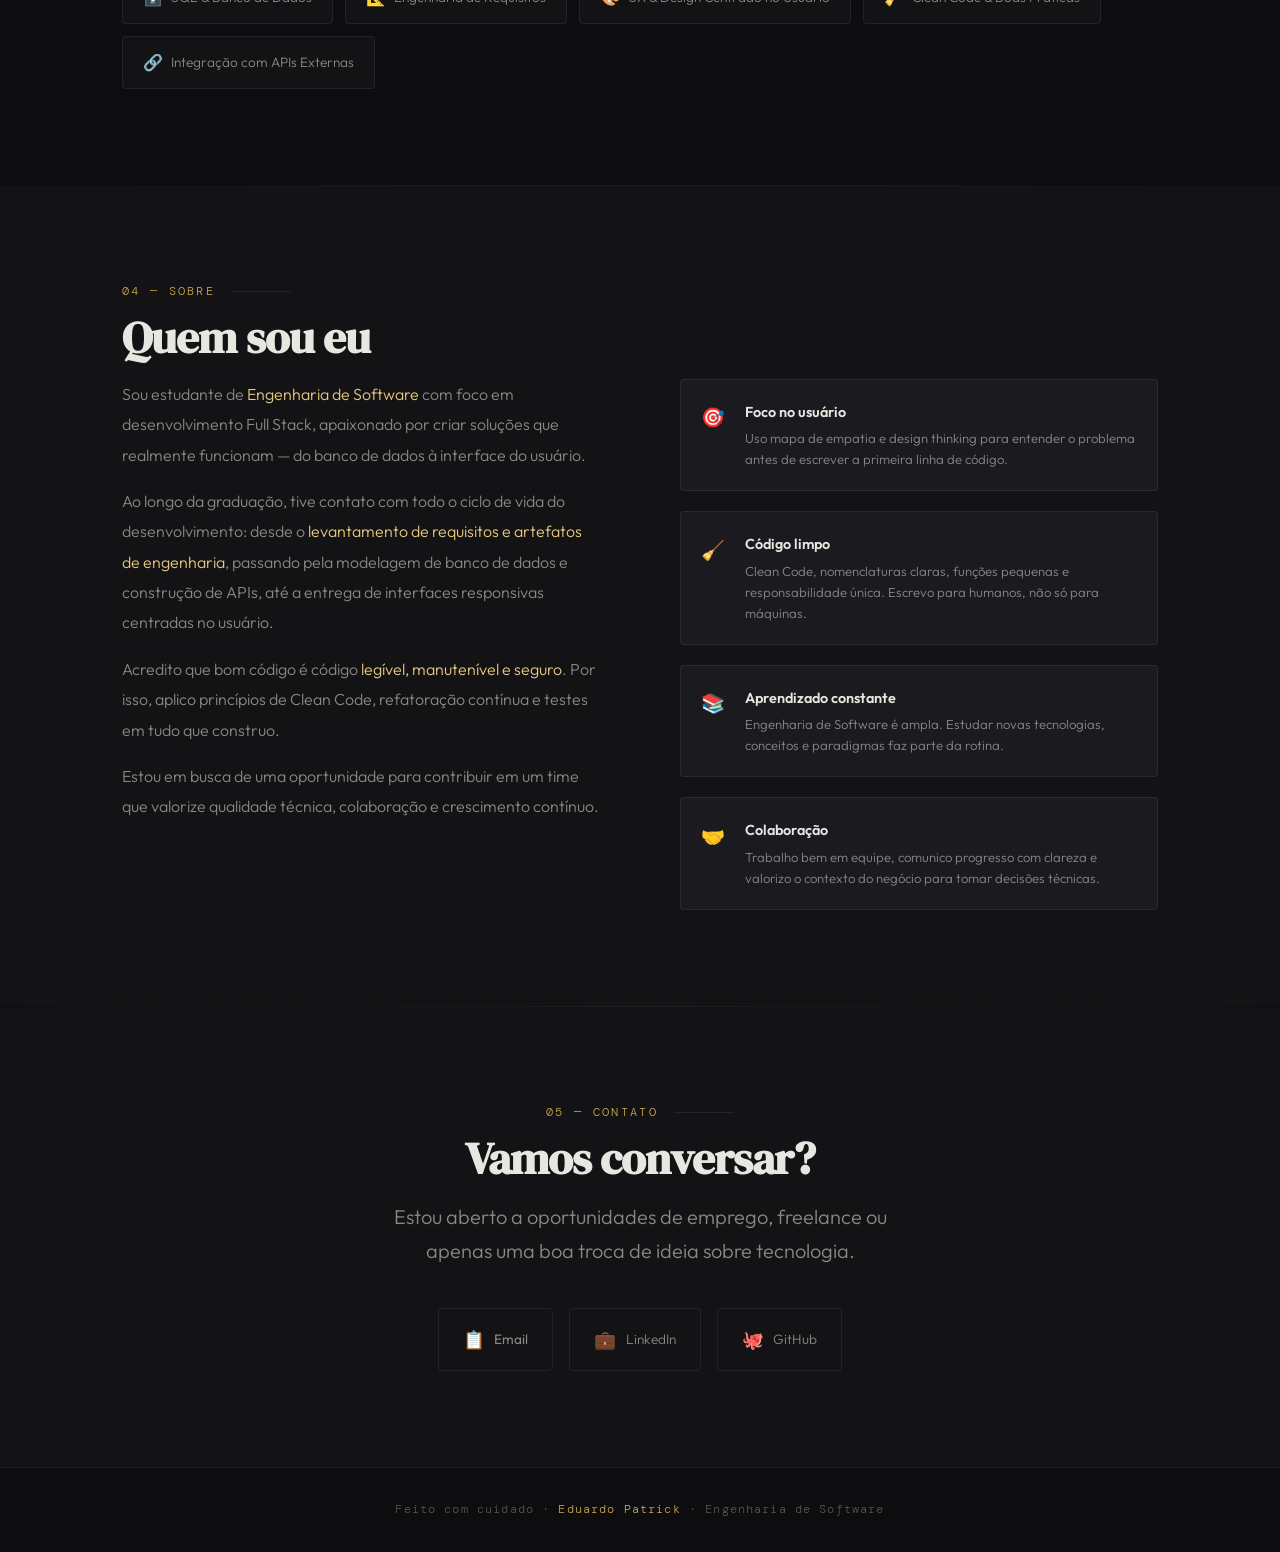
==== commit 3c192e9f: "atualização" ====
--- a/portfolio.html
+++ b/portfolio.html
@@ -48,14 +48,14 @@
           <div>&nbsp;&nbsp;<span class="code-key">nome</span>: <span class="code-str">"Eduardo Patrick"</span>,</div>
           <div>&nbsp;&nbsp;<span class="code-key">role</span>: <span class="code-str">"Full Stack Developer"</span>,</div>
           <div>&nbsp;&nbsp;<span class="code-key">foco</span>: <span class="code-str">"Web Development and mobile apps"</span>,</div>
-          <div>&nbsp;&nbsp;<span class="code-key">principaisTecnologias</span>: [<span class="code-str">"JavaScript"</span>, <span class="code-str">"React"</span>, <span class="code-str">"Node.js"</span>, <span class="code-str">"Python"</span> ],</div>
+          <div>&nbsp;&nbsp;<span class="code-key">principaisTecnologias</span>: [<span class="code-str">"JavaScript"</span>, <span class="code-str">"React"</span>, <span class="code-str">"Node.js"</span>, <span class="code-str">"Python"</span>],</div>
           <div>&nbsp;&nbsp;<span class="code-key">diferencial</span>: <span class="code-str">"Desenvolvimento de projetos reais com foco em solução de problemas"</span>,</div>
           <div>&nbsp;&nbsp;<span class="code-key">status</span>: <span class="code-gold">"Disponível para oportunidades"</span>,</div>
           <div>};</div>
         </div>
         <div class="hero-stats">
           <div class="stat">
-            <span class="stat-n">3+</span>
+            <span class="stat-n">5+</span>
             <div class="stat-l">Anos de estudo</div>
           </div>
           <div class="stat">
@@ -87,128 +87,241 @@
 
     <div class="projects-grid">
 
-      <!-- Projeto 1: TCC / Registro de Software -->
-      <div class="project-card fade-in">
-        <div class="project-main">
-          <div class="project-number">Projeto 01</div>
-          <h3 class="project-title">Sistema de Registro e Gestão de Softwares</h3>
-          <p class="project-role">TCC · Projeto de Conclusão de Curso</p>
-
-          <div class="project-block">
-            <div class="project-block-label">O Problema</div>
-            <p>Instituições e desenvolvedores independentes enfrentam dificuldade em documentar, registrar e gerenciar os softwares criados internamente. A falta de controle gera retrabalho, perda de rastreabilidade e exposição legal.</p>
-          </div>
-
-          <div class="project-block">
-            <div class="project-block-label">A Solução</div>
-            <p>Plataforma web completa para registro formal de softwares, com cadastro de versões, autores, artefatos e histórico de alterações — gerando documentação estruturada e auditável, com autenticação e controle de acesso por perfil.</p>
-          </div>
-
-          <div class="project-block">
-            <div class="project-block-label">Meu papel</div>
-            <p>Desenvolvimento fullstack: modelagem do banco de dados, criação da API REST, implementação do frontend e entrega de documentação técnica completa com diagramas UML e artefatos de engenharia.</p>
-          </div>
-        </div>
-
-        <div class="project-side">
-          <div class="tech-stack">
-            <div class="tech-label">Tecnologias</div>
-            <div class="tech-tags">
-              <span class="tech-tag">React</span>
-              <span class="tech-tag">Node.js</span>
-              <span class="tech-tag">Supabase</span>
-              <span class="tech-tag">PostgreSQL</span>
-              <span class="tech-tag">REST API</span>
-              <span class="tech-tag">JWT Auth</span>
-            </div>
-          </div>
-          <div class="project-highlight">
-            <strong>📋 Artefatos produzidos:</strong> Diagrama de casos de uso, mapa de empatia, protótipo de telas, documentação de requisitos e registro formal junto à instituição.
-          </div>
-        </div>
-      </div>
-
-      <!-- Projeto 2: Automação WhatsApp -->
-      <div class="project-card fade-in">
-        <div class="project-main">
-          <div class="project-number">Projeto 02</div>
-          <h3 class="project-title">Sistema de Automação via WhatsApp</h3>
-          <p class="project-role">Full Stack · Automação & Integração</p>
-
-          <div class="project-block">
-            <div class="project-block-label">O Problema</div>
-            <p>Empresas perdem horas diárias com atendimento repetitivo e manual via WhatsApp: agendamentos, confirmações, respostas a dúvidas frequentes e notificações que poderiam ser automatizadas sem perder a personalização.</p>
-          </div>
-
-          <div class="project-block">
-            <div class="project-block-label">A Solução</div>
-            <p>Bot inteligente integrado ao WhatsApp capaz de responder perguntas frequentes, processar fluxos de atendimento configuráveis e acionar integrações externas — tudo via painel de controle web, sem necessidade de código pelo cliente.</p>
-          </div>
-
-          <div class="project-block">
-            <div class="project-block-label">Meu papel</div>
-            <p>Implementação do backend de automação, integração com a API do WhatsApp, criação dos fluxos de conversação e desenvolvimento do painel administrativo para configuração das respostas automatizadas.</p>
-          </div>
-        </div>
-
-        <div class="project-side">
-          <div class="tech-stack">
-            <div class="tech-label">Tecnologias</div>
-            <div class="tech-tags">
-              <span class="tech-tag">Node.js</span>
-              <span class="tech-tag">WhatsApp API</span>
-              <span class="tech-tag">React</span>
-              <span class="tech-tag">Webhooks</span>
-              <span class="tech-tag">SQL</span>
-              <span class="tech-tag">REST API</span>
-            </div>
-          </div>
-          <div class="project-highlight">
-            <strong>⚡ Resultado:</strong> Redução significativa no tempo de atendimento manual, com fluxos configuráveis que permitem ao cliente gerir o bot sem suporte técnico.
-          </div>
-        </div>
-      </div>
-
-      <!-- Projeto 3: Projeto Web Acadêmico -->
-      <div class="project-card fade-in">
-        <div class="project-main">
-          <div class="project-number">Projeto 03</div>
-          <h3 class="project-title">Aplicação Web com Autenticação e CRUD Completo</h3>
-          <p class="project-role">Full Stack · Projeto Acadêmico</p>
-
-          <div class="project-block">
-            <div class="project-block-label">O Problema</div>
-            <p>Necessidade de colocar em prática o ciclo completo de desenvolvimento de software — da concepção ao deploy — aplicando conceitos de segurança, UX, boas práticas de código e arquitetura limpa em um sistema real e funcional.</p>
-          </div>
-
-          <div class="project-block">
-            <div class="project-block-label">A Solução</div>
-            <p>Sistema web com autenticação segura, gerenciamento de usuários, painel com operações CRUD e design responsivo — desenvolvido seguindo princípios de Clean Code, componentização e separação de responsabilidades.</p>
-          </div>
-
-          <div class="project-block">
-            <div class="project-block-label">Meu papel</div>
-            <p>Projeto individual do frontend ao backend: arquitetura da aplicação, modelagem de banco, criação dos endpoints, integração front-back e aplicação de conceitos de segurança como hash de senhas e validação de entradas.</p>
-          </div>
-        </div>
-
-        <div class="project-side">
-          <div class="tech-stack">
-            <div class="tech-label">Tecnologias</div>
-            <div class="tech-tags">
-              <span class="tech-tag">React</span>
-              <span class="tech-tag">Node.js</span>
-              <span class="tech-tag">Supabase</span>
-              <span class="tech-tag">HTML/CSS</span>
-              <span class="tech-tag">JavaScript</span>
-              <span class="tech-tag">SQL</span>
-            </div>
-          </div>
-          <div class="project-highlight">
-            <strong>🔐 Segurança aplicada:</strong> Autenticação com hash, sanitização de inputs, controle de sessão e rotas protegidas por perfil de acesso.
-          </div>
-        </div>
-      </div>
+    <!-- Projeto 1: TCC / Brotar+ -->
+    <div class="project-card fade-in">
+      <div class="project-main">
+        <div class="project-number">Projeto 01</div>
+        <h3 class="project-title">Brotar+ · Aplicativo para Comerciantes Hortifrutigranjeiros</h3>
+        <p class="project-role">TCC · Projeto de Conclusão de Curso</p>
+
+        <div class="project-block">
+          <div class="project-block-label">O Problema</div>
+          <p>
+          Comerciantes de um centro de distribuição de alimentos no estado do Pará enfrentam dificuldades na divulgação de seus produtos, o que limita o alcance de clientes e impacta diretamente nas vendas. A baixa presença digital e a dependência do fluxo local reduzem a competitividade desses profissionais.
+          </p>
+        </div>
+
+        <div class="project-block">
+          <div class="project-block-label">A Solução</div>
+          <p>
+          Desenvolvimento do <strong>Brotar+</strong>, um protótipo de aplicativo mobile voltado à exposição de produtos e apoio às vendas. A solução permite que vendedores criem vitrines digitais, organizem seus produtos, atualizem preços e se conectem diretamente com clientes, ampliando sua visibilidade no ambiente digital.
+          </p>
+        </div>
+
+        <div class="project-block">
+          <div class="project-block-label">Meu papel</div>
+          <p>
+          Pesquisa com usuários reais (18 participantes), aplicação de Design Thinking, construção de mapa de empatia, definição de requisitos (histórias de usuário), prototipação de interfaces no Figma e desenvolvimento do protótipo funcional da aplicação.
+          </p>
+        </div>
+      </div>
+
+      <div class="project-side">
+        <div class="tech-stack">
+          <div class="tech-label">Tecnologias</div>
+          <div class="tech-tags">
+            <span class="tech-tag">React Native</span>
+            <span class="tech-tag">Supabase</span>
+            <span class="tech-tag">Figma</span>
+            <span class="tech-tag">Node.js</span>
+          </div>
+        </div>
+
+        <div class="project-highlight">
+          <strong>📊 Resultados:</strong> Protótipo validado com usuários reais, considerado intuitivo e útil, com alta intenção de uso e potencial para ampliar vendas e alcance digital dos comerciantes.
+        </div>
+      </div>
+    </div>
+
+    <!-- Projeto 2: Copiloto de WhatsApp -->
+    <div class="project-card fade-in">
+      <div class="project-main">
+        <div class="project-number">Projeto 02</div>
+        <h3 class="project-title">Copiloto de WhatsApp para Pequenos Negócios</h3>
+        <p class="project-role">Full Stack · SaaS · Automação com Voz · Projeto Independente</p>
+
+        <div class="project-block">
+          <div class="project-block-label">O Problema</div>
+          <p>
+            Pequenos negócios que utilizam o WhatsApp como principal canal de vendas enfrentam sobrecarga operacional: precisam responder mensagens manualmente, organizar pedidos, gerenciar agendamentos e lembrar tarefas, tudo ao mesmo tempo. Isso reduz a produtividade e causa perda de oportunidades.
+          </p>
+        </div>
+
+        <div class="project-block">
+          <div class="project-block-label">A Solução</div>
+          <p>
+            Desenvolvimento de um copiloto inteligente para WhatsApp que automatiza o atendimento com foco em produtividade. O sistema lê mensagens em voz alta, permite respostas por comando de voz, cria lembretes automaticamente e organiza agendamentos e pedidos, reduzindo a necessidade de interação manual constante.
+          </p>
+        </div>
+
+        <div class="project-block">
+          <div class="project-block-label">Meu papel</div>
+          <p>
+            Idealização do produto, planejamento, organização e desenvolvimento. Arquitetura do sistema, modelagem do banco de dados, construção da API, integração com WhatsApp e implementação dos módulos de voz (speech-to-text e text-to-speech), além do planejamento de escalabilidade da plataforma.
+          </p>
+        </div>
+      </div>
+
+      <div class="project-side">
+        <div class="tech-stack">
+          <div class="tech-label">Tecnologias</div>
+          <div class="tech-tags">
+            <span class="tech-tag">Node.js</span>
+            <span class="tech-tag">React</span>
+            <span class="tech-tag">Next.js</span>
+            <span class="tech-tag">PostgreSQL</span>
+            <span class="tech-tag">WebSocket</span>
+            <span class="tech-tag">WhatsApp API</span>
+            <span class="tech-tag">Speech-to-Text</span>
+            <span class="tech-tag">Text-to-Speech</span>
+          </div>
+        </div>
+
+        <div class="project-highlight">
+          <strong>⚡ Diferencial:</strong> Sistema orientado a voz que reduz interação manual, permitindo que o usuário opere o atendimento sem precisar tocar no celular constantemente.
+        </div>
+      </div>
+    </div>
+
+    <!-- Projeto 03: Jogo Educativo Climático -->
+    <div class="project-card fade-in">
+      <div class="project-main">
+        <div class="project-number">Projeto 03</div>
+        <h3 class="project-title">Climatic Adventure: Jogo Educativo sobre Mudanças Climáticas</h3>
+        <p class="project-role">Game Dev · Projeto Acadêmico · Hackathon NASA</p>
+
+        <div class="project-block">
+          <div class="project-block-label">O Problema</div>
+          <p>
+            A conscientização sobre mudanças climáticas ainda enfrenta desafios no ambiente educacional, especialmente na forma de engajar crianças e adolescentes. Métodos tradicionais nem sempre estimulam reflexão crítica ou interesse contínuo sobre o tema.
+          </p>
+        </div>
+
+        <div class="project-block">
+          <div class="project-block-label">A Solução</div>
+          <p>
+            Desenvolvimento do jogo digital Climatic Adventure, uma experiência interativa baseada em decisões que impactam o mundo virtual. O jogador enfrenta situações do cotidiano relacionadas ao meio ambiente, aprendendo sobre o ODS 13 de forma lúdica, com feedback imediato e narrativa dinâmica.
+          </p>
+        </div>
+
+        <div class="project-block">
+          <div class="project-block-label">Meu papel</div>
+          <p>
+            Desenvolvimento do jogo utilizando a engine Godot, definição das mecânicas de gameplay, implementação da lógica de decisões e construção da experiência do usuário. Participação na coleta e análise de dados para validação do impacto educacional do projeto.
+          </p>
+        </div>
+      </div>
+
+      <div class="project-side">
+        <div class="tech-stack">
+          <div class="tech-label">Tecnologias</div>
+          <div class="tech-tags">
+            <span class="tech-tag">Godot Engine</span>
+            <span class="tech-tag">GDScript</span>
+            <span class="tech-tag">Game Design</span>
+            <span class="tech-tag">UX Design</span>
+            <span class="tech-tag">Itch.io Assets</span>
+          </div>
+        </div>
+
+        <div class="project-highlight">
+          <strong>🌍 Impacto:</strong> 89,5% dos participantes relataram aprendizado sobre mudanças climáticas e 84,2% reconheceram o potencial do jogo para conscientização ambiental.
+        </div>
+      </div>
+    </div>
+
+        <!-- Projeto 04: Sistema de Cadastro com Banco de Dados -->
+    <div class="project-card fade-in">
+      <div class="project-main">
+        <div class="project-number">Projeto 04</div>
+        <h3 class="project-title">Sistema de Cadastro com Persistência em Banco de Dados</h3>
+        <p class="project-role">Backend · POO · Projeto Acadêmico</p>
+
+        <div class="project-block">
+          <div class="project-block-label">O Problema</div>
+          <p>
+            Aplicações simples frequentemente não possuem persistência de dados estruturada, dificultando o armazenamento, recuperação e manutenção das informações de forma consistente e segura.
+          </p>
+        </div>
+
+        <div class="project-block">
+          <div class="project-block-label">A Solução</div>
+          <p>
+            Desenvolvimento de um sistema de cadastro com operações CRUD integradas a banco de dados relacional, permitindo inserção, edição, consulta e exclusão de registros por meio de uma interface gráfica conectada ao backend.
+          </p>
+        </div>
+
+        <div class="project-block">
+          <div class="project-block-label">Meu papel</div>
+          <p>
+            Implementação utilizando conceitos de Programação Orientada a Objetos, modelagem das entidades, integração com banco SQL Server, criação das operações CRUD e estruturação da comunicação entre interface e banco de dados.
+          </p>
+        </div>
+      </div>
+
+      <div class="project-side">
+        <div class="tech-stack">
+          <div class="tech-label">Tecnologias</div>
+          <div class="tech-tags">
+            <span class="tech-tag">Java</span>
+            <span class="tech-tag">POO</span>
+            <span class="tech-tag">SQL Server</span>
+            <span class="tech-tag">TSQL</span>
+            <span class="tech-tag">NetBeans</span>
+          </div>
+        </div>
+
+        <div class="project-highlight">
+          <strong>📊 Conceitos aplicados:</strong> Persistência de dados, modelagem relacional, encapsulamento, separação de responsabilidades e operações CRUD completas.
+        </div>
+      </div>
+    </div>
+
+    <!-- Projeto 05: Jogo Tetris em Python -->
+    <div class="project-card fade-in">
+      <div class="project-main">
+        <div class="project-number">Projeto 05</div>
+        <h3 class="project-title">Jogo Tetris desenvolvido em Python</h3>
+        <p class="project-role">Game Dev · Lógica · Projeto Independente</p>
+
+        <div class="project-block">
+          <div class="project-block-label">O Problema</div>
+          <p>
+            Implementar um jogo clássico exige lidar com regras dinâmicas, controle de estados, colisões e renderização em tempo real, sendo um desafio relevante para consolidar lógica de programação e estruturas de dados.
+          </p>
+        </div>
+
+        <div class="project-block">
+          <div class="project-block-label">A Solução</div>
+          <p>
+            Desenvolvimento completo do jogo Tetris utilizando Python, com sistema de movimentação de peças, detecção de colisão, rotação de blocos, pontuação e controle de velocidade progressiva, simulando a experiência clássica do jogo.
+          </p>
+        </div>
+
+        <div class="project-block">
+          <div class="project-block-label">Meu papel</div>
+          <p>
+            Implementação da lógica do jogo, controle de estados, algoritmos de colisão e renderização da interface. Estruturação do código para manter organização e legibilidade, aplicando boas práticas de programação.
+          </p>
+        </div>
+      </div>
+
+      <div class="project-side">
+        <div class="tech-stack">
+          <div class="tech-label">Tecnologias</div>
+          <div class="tech-tags">
+            <span class="tech-tag">Python</span>
+            <span class="tech-tag">Pygame</span>
+            <span class="tech-tag">Game Logic</span>
+            <span class="tech-tag">Algorithms</span>
+          </div>
+        </div>
+
+        <div class="project-highlight">
+          <strong>🎮 Destaque:</strong> Implementação completa das mecânicas clássicas do Tetris, incluindo rotação de peças, detecção de linhas completas e progressão de dificuldade.
+        </div>
+      </div>
+    </div>
 
     </div>
   </div>
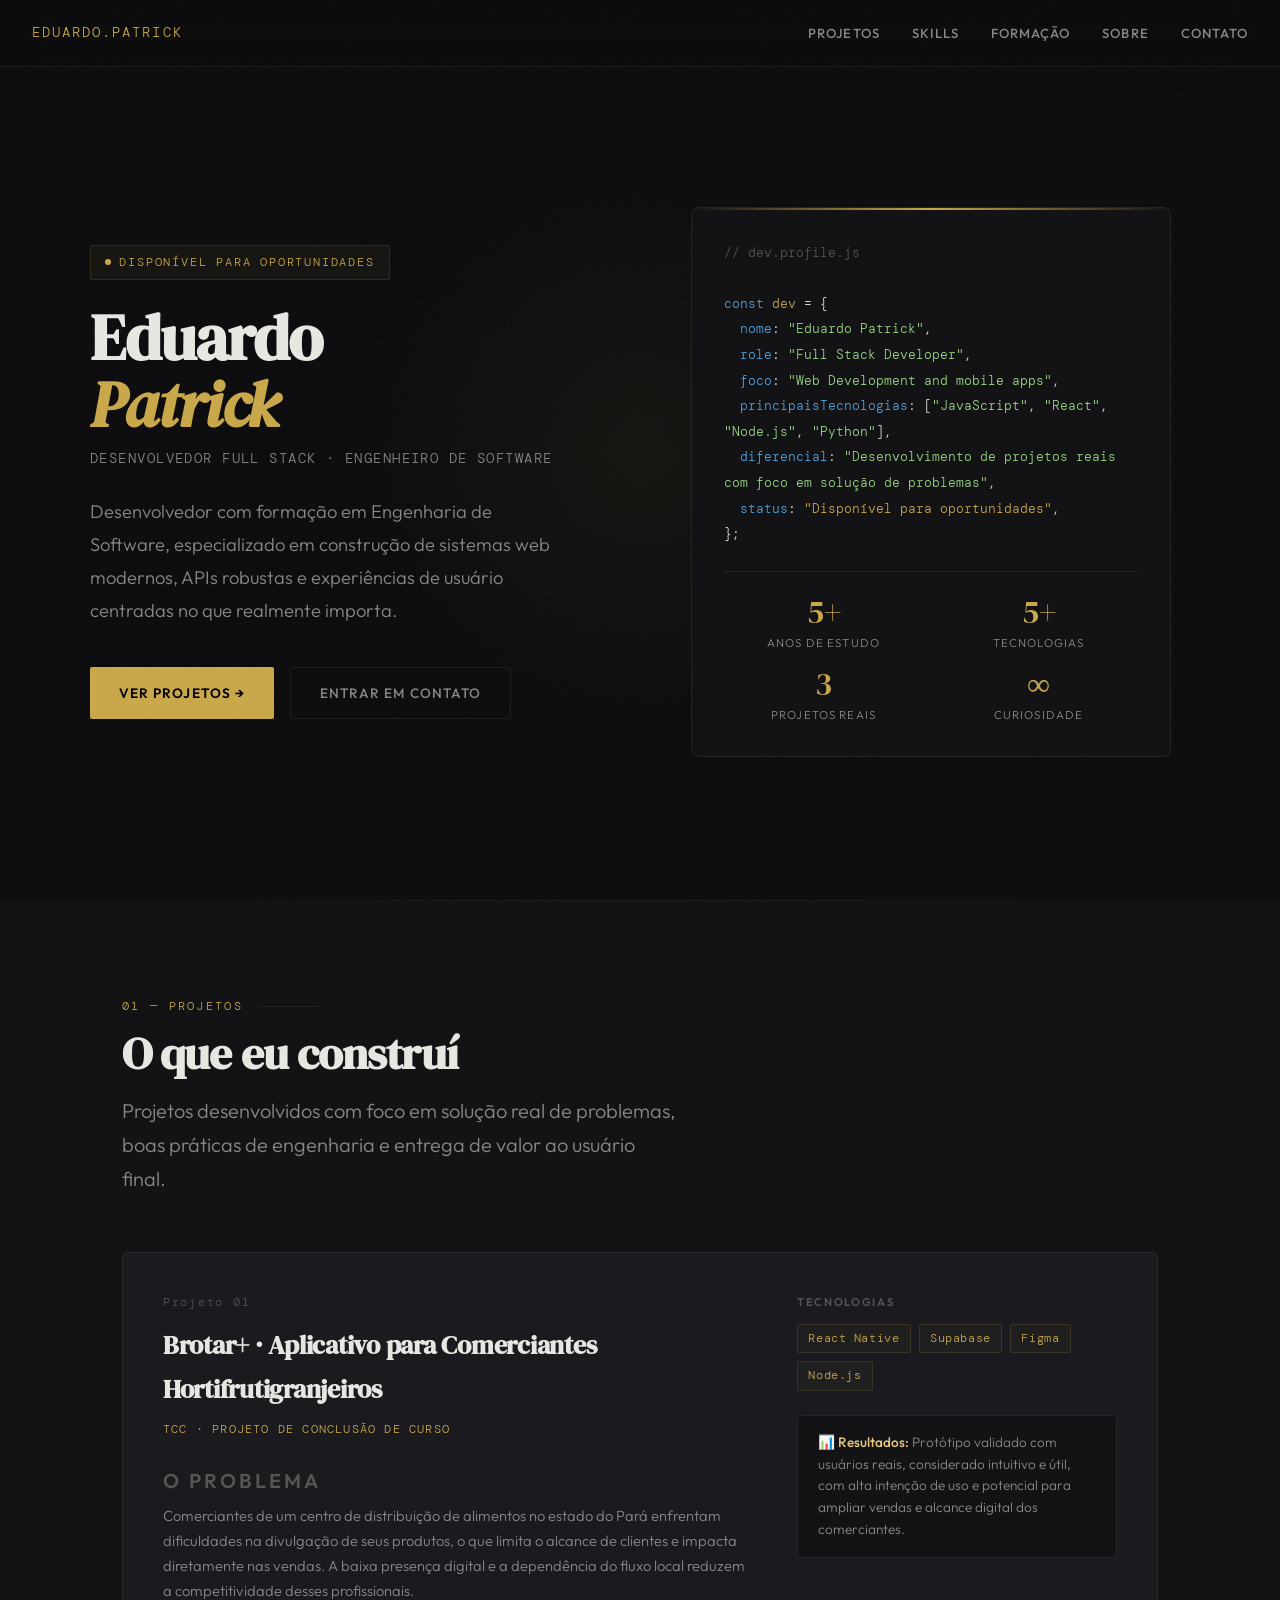
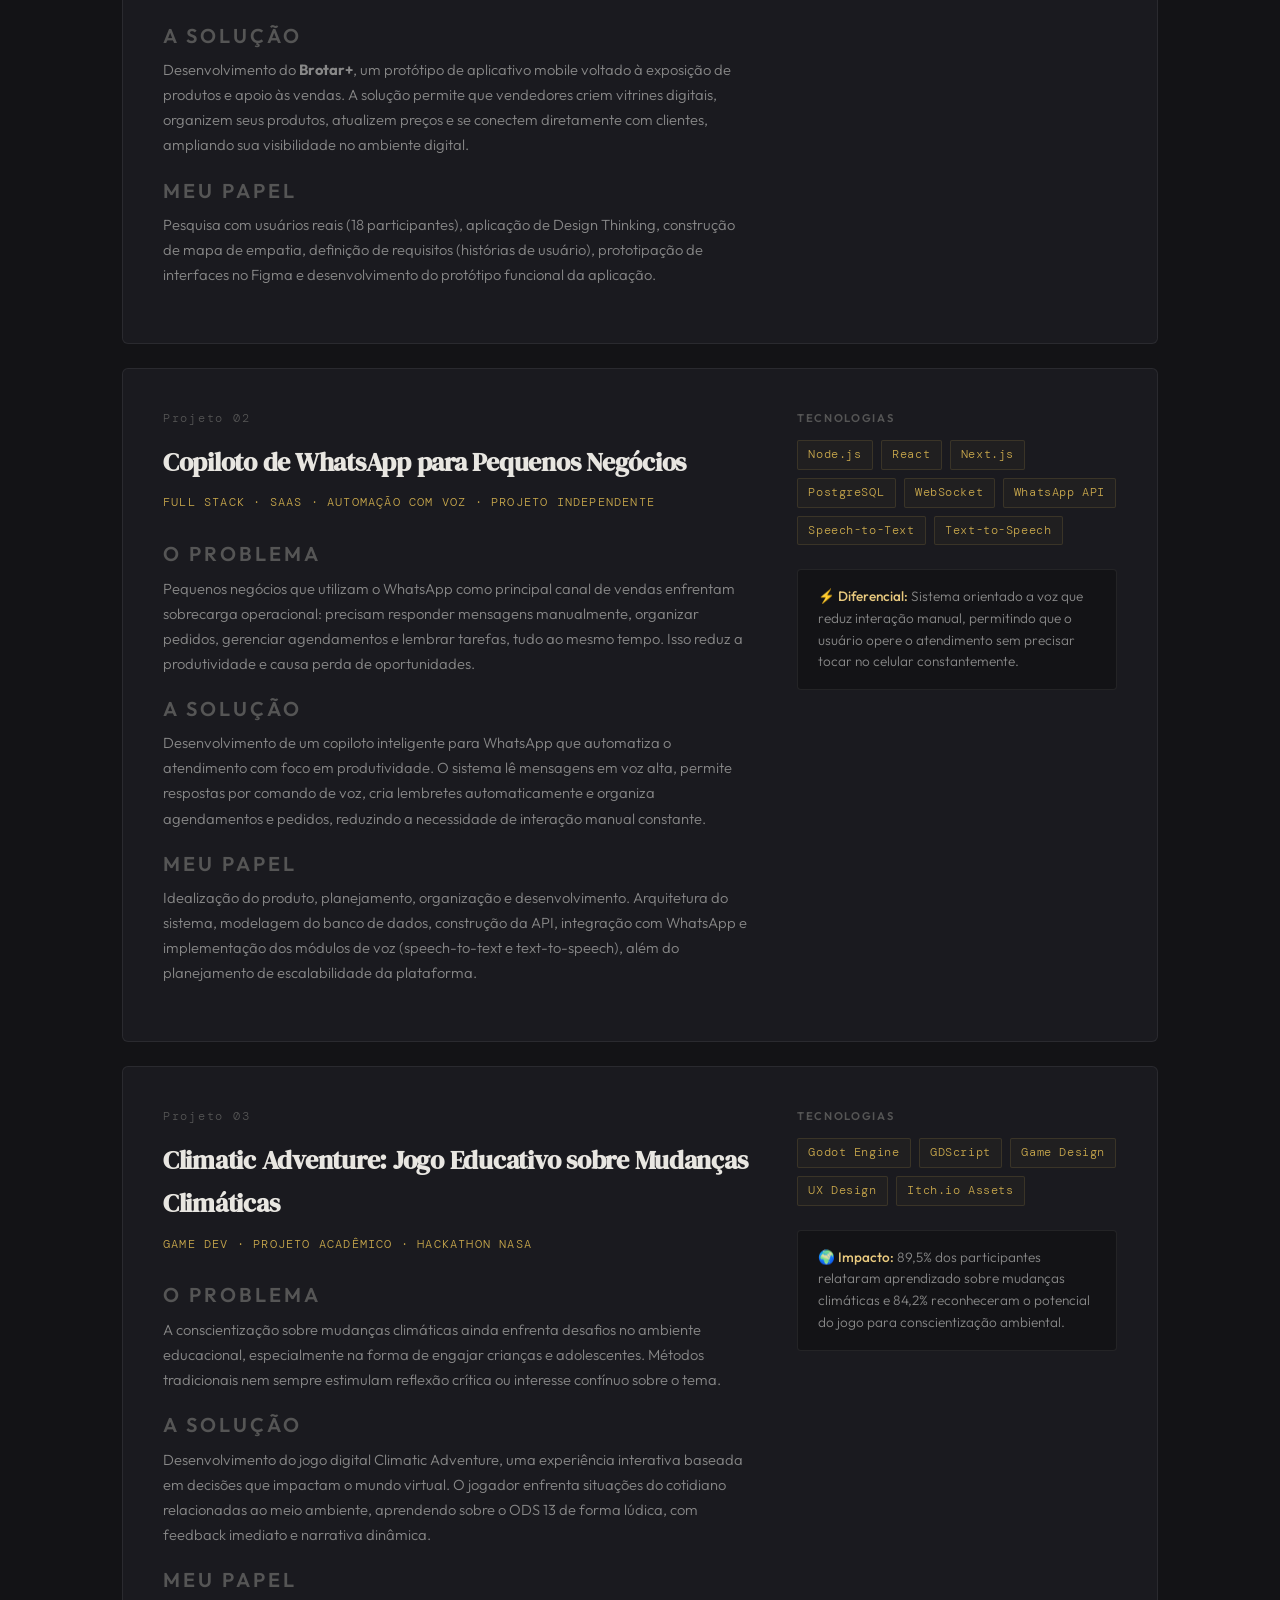
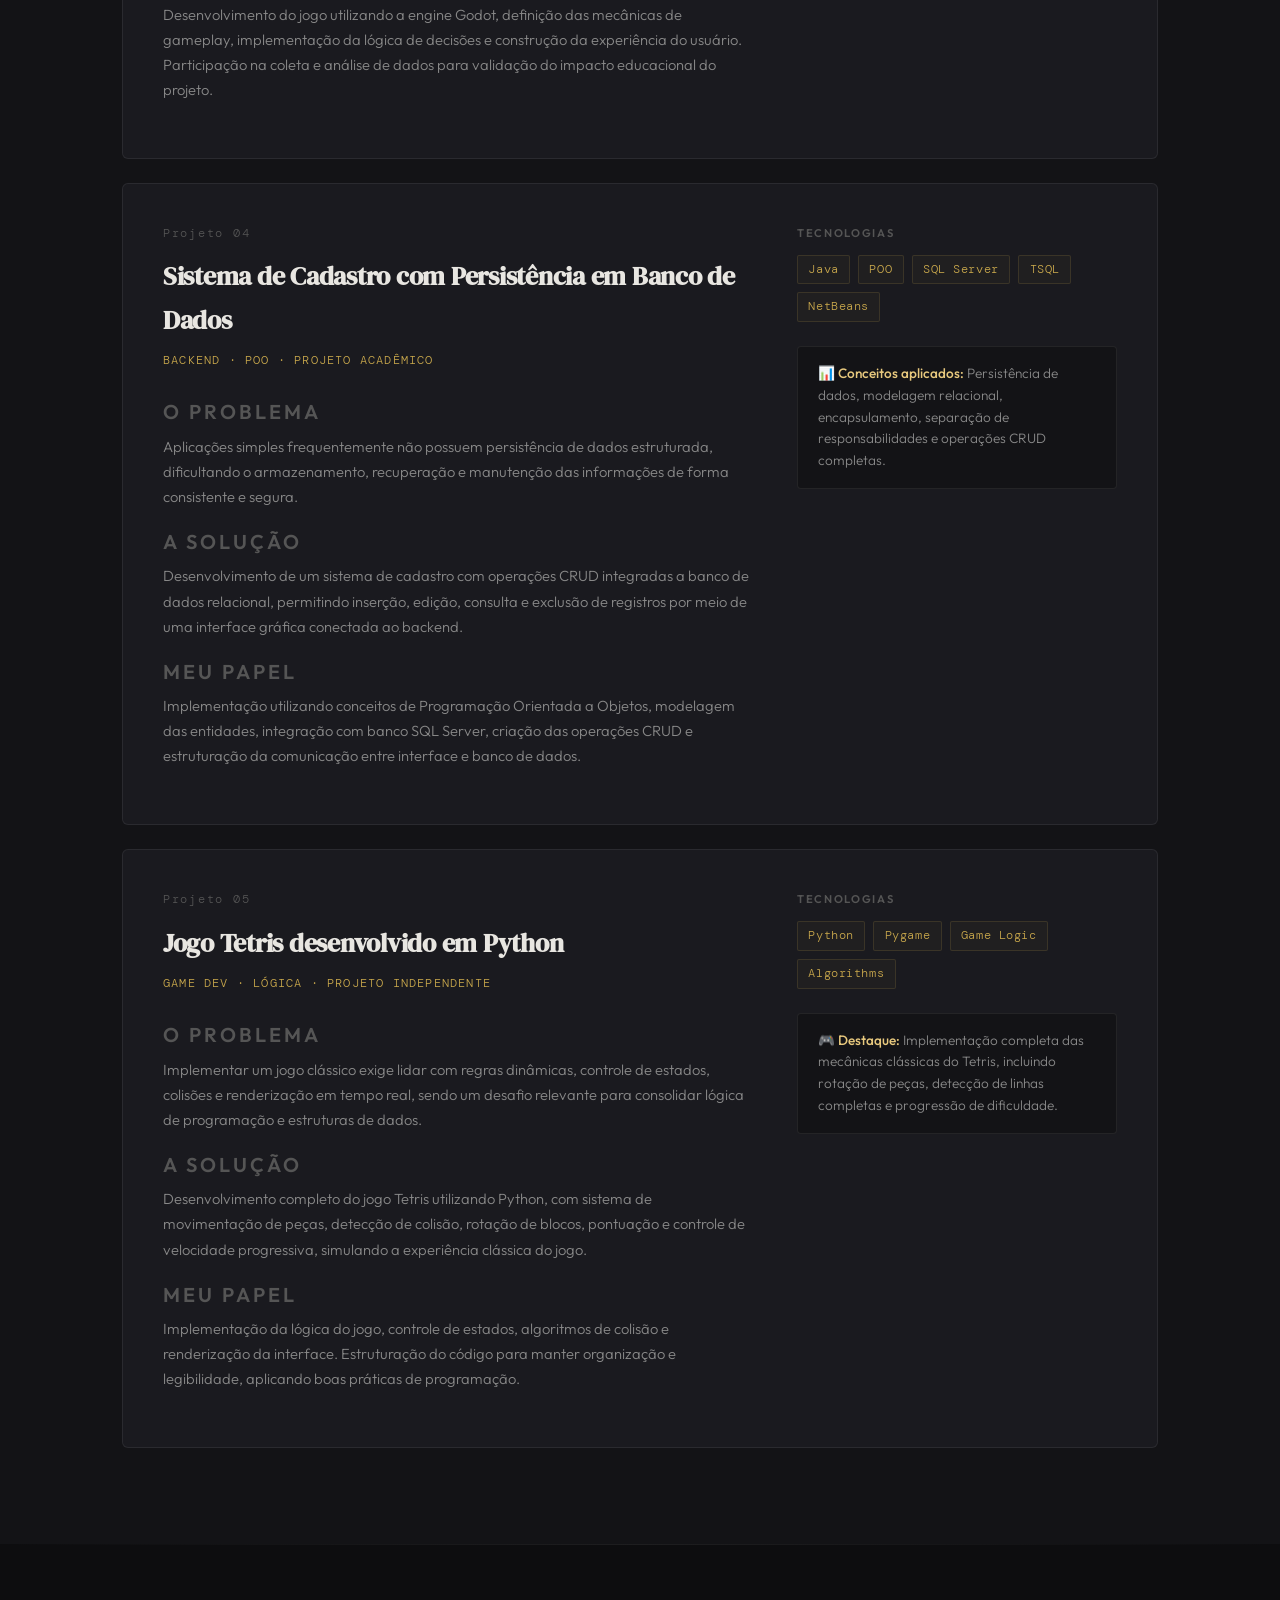
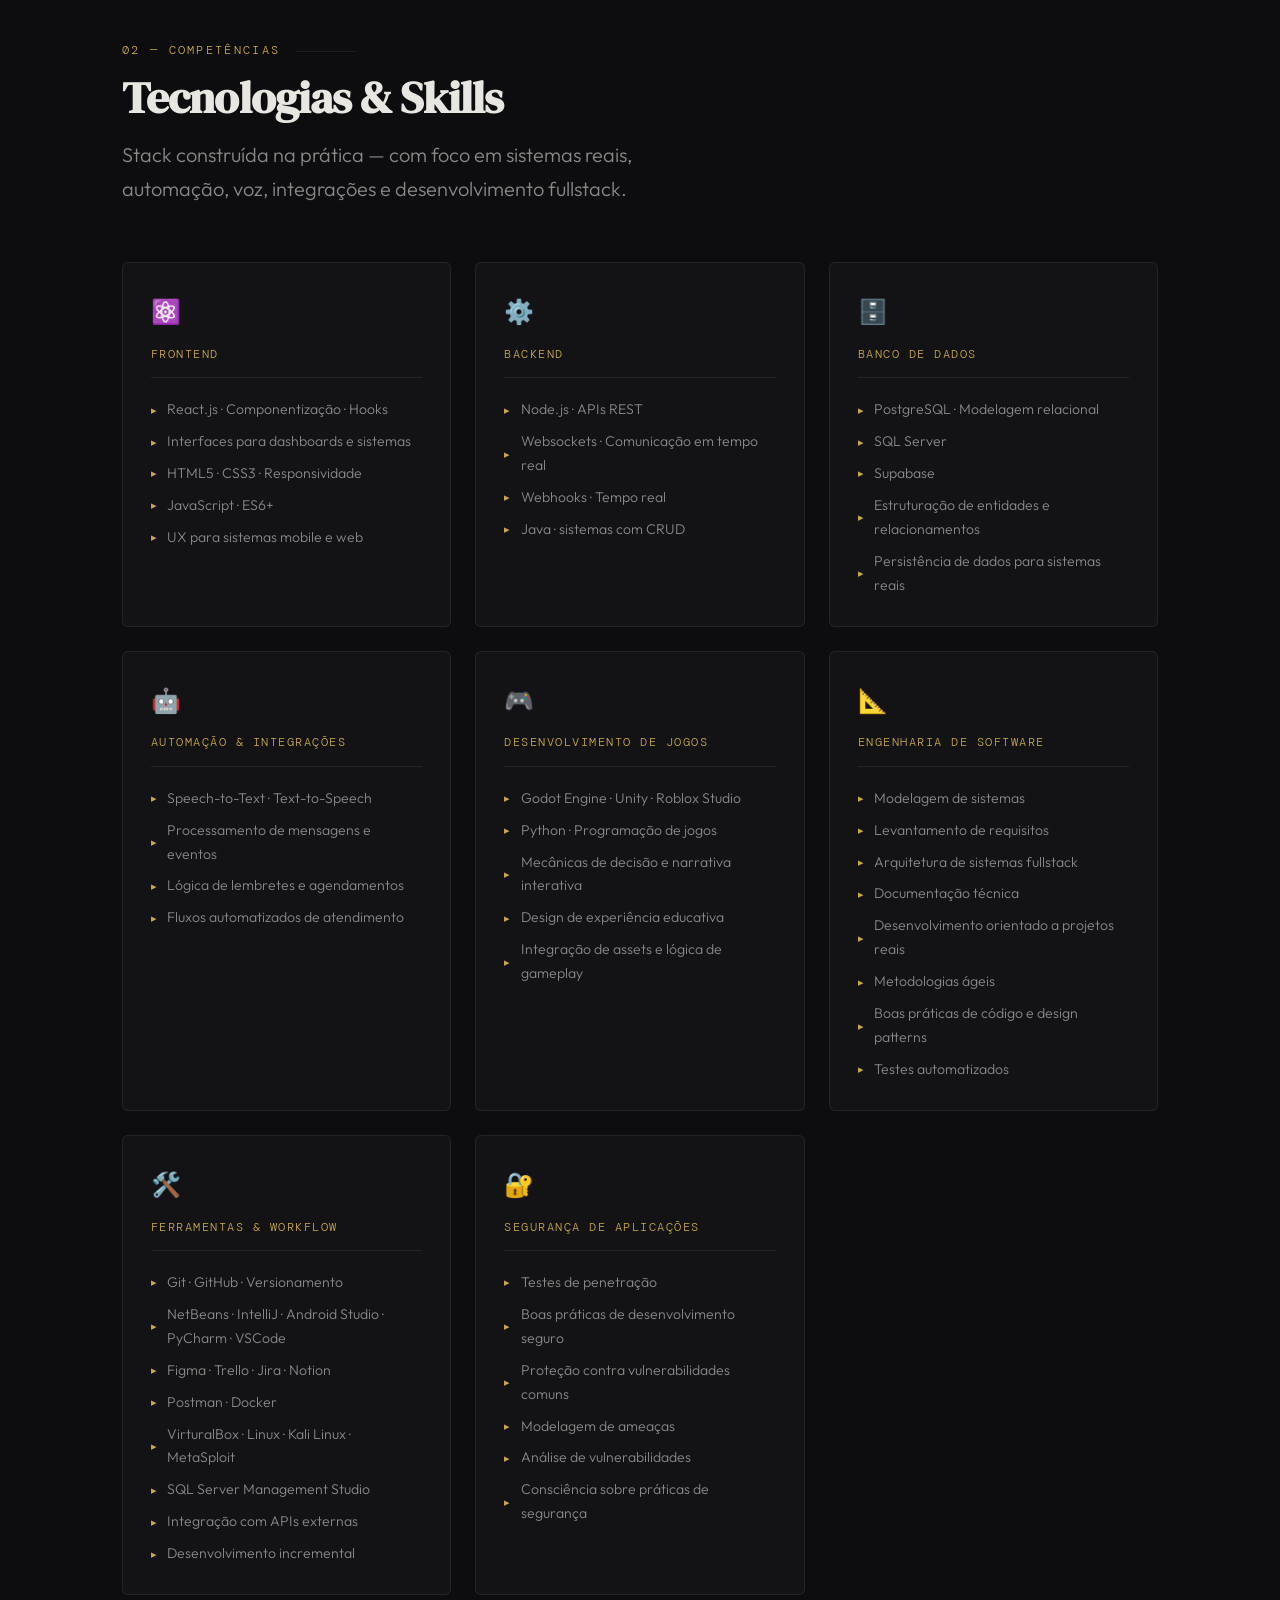
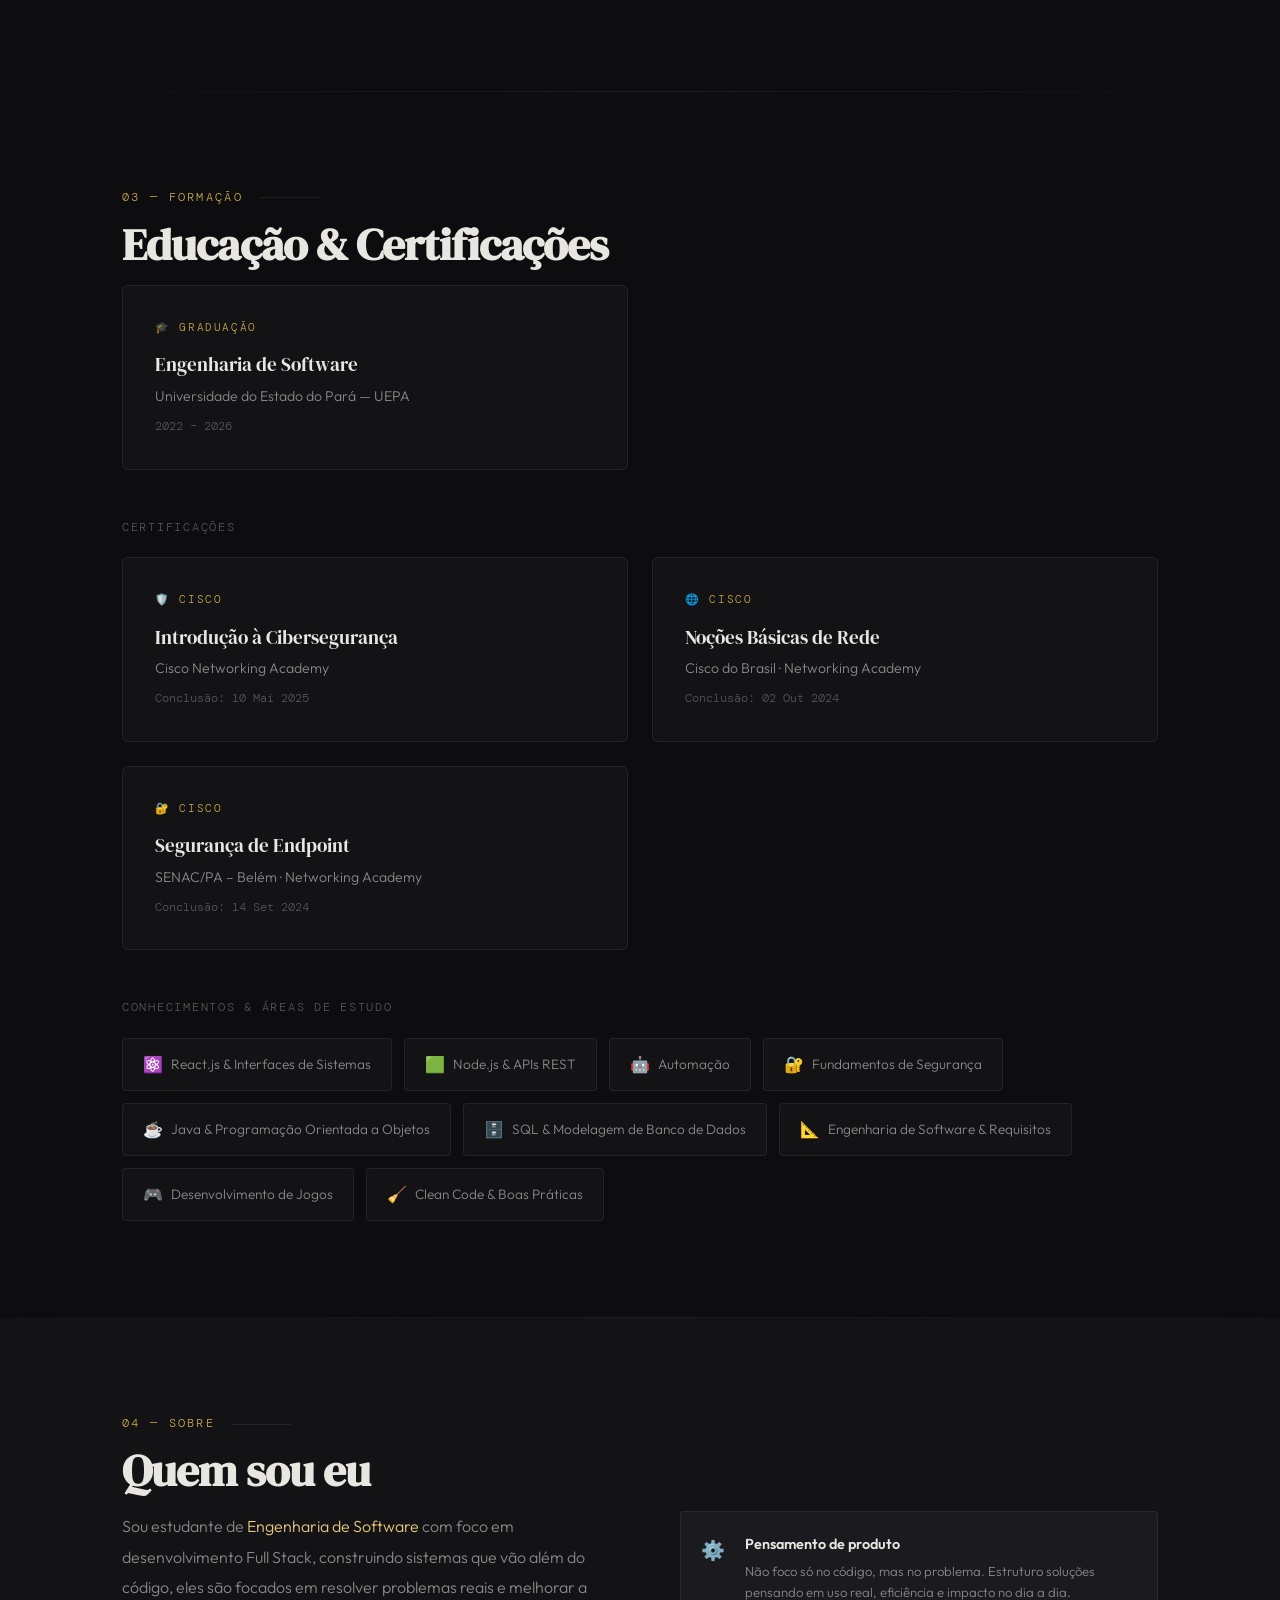
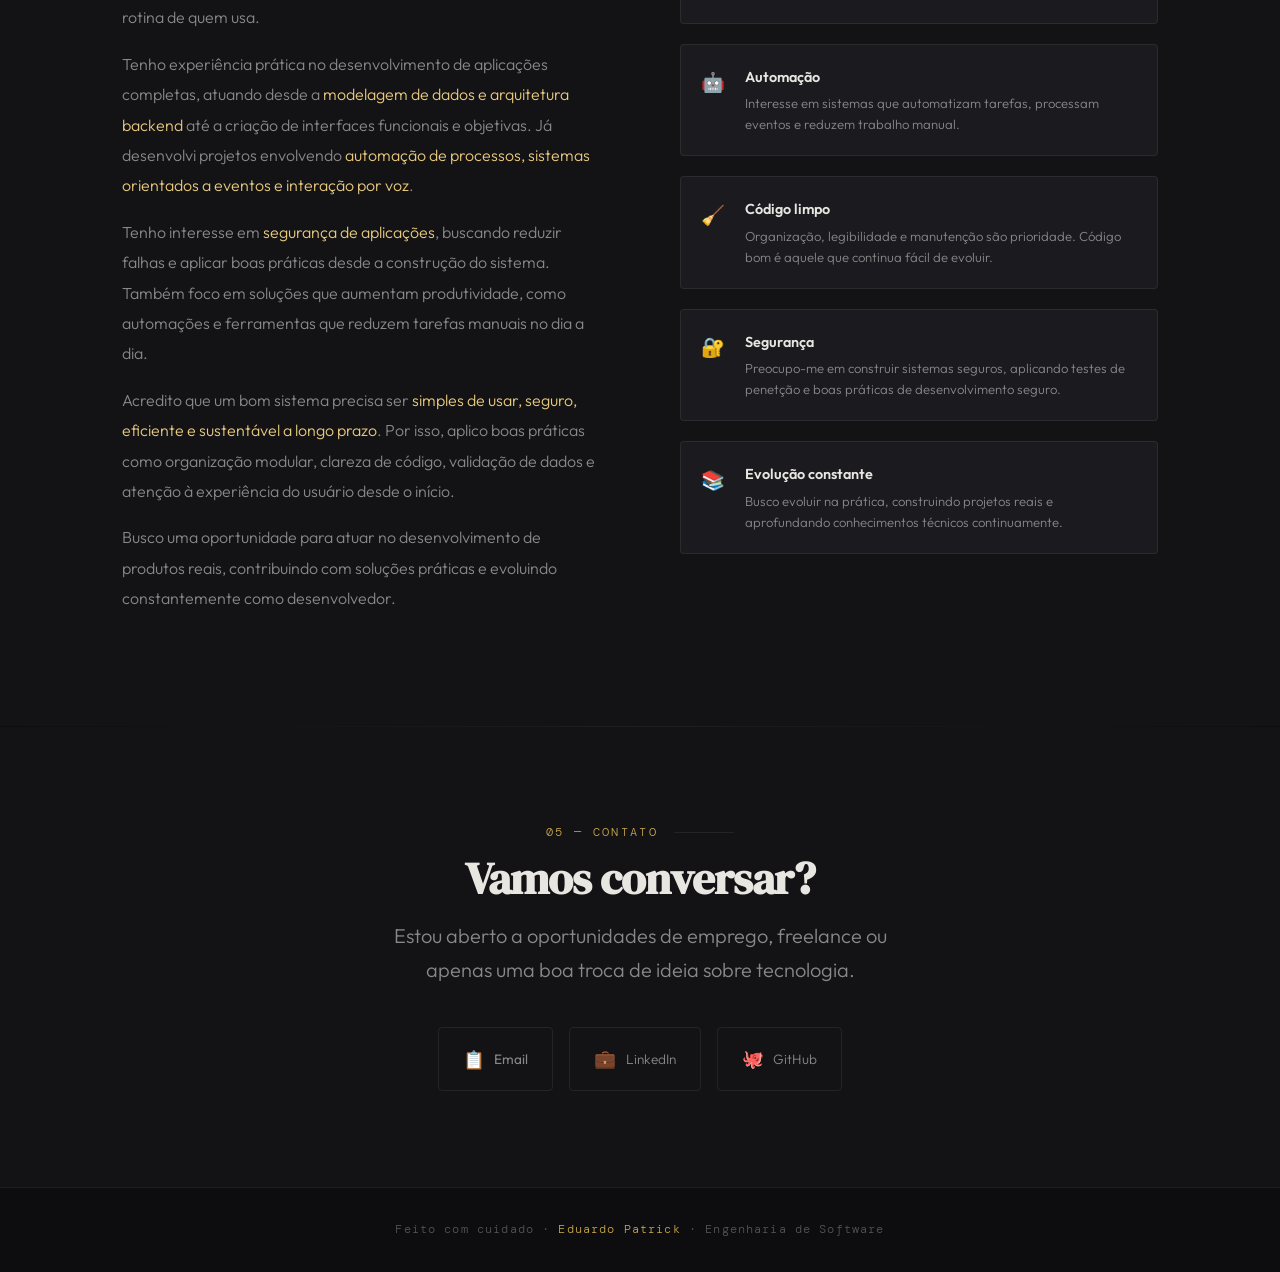
==== commit 2c3c6689: "Portfolio finalizado" ====
--- a/portfolio.html
+++ b/portfolio.html
@@ -334,18 +334,20 @@
   <div class="section-inner">
     <div class="section-label">02 — Competências</div>
     <h2 class="section-title">Tecnologias & Skills</h2>
-    <p class="section-subtitle">Um conjunto técnico construído na prática — em sala de aula, em projetos reais e em muito estudo por conta própria.</p>
+    <p class="section-subtitle">
+      Stack construída na prática — com foco em sistemas reais, automação, voz, integrações e desenvolvimento fullstack.
+    </p>
 
     <div class="skills-grid">
       <div class="skill-group fade-in">
         <span class="skill-group-icon">⚛️</span>
         <div class="skill-group-title">Frontend</div>
         <ul class="skill-list">
-          <li class="skill-item">React.js · Hooks · Componentes</li>
+          <li class="skill-item">React.js · Componentização · Hooks</li>
+          <li class="skill-item">Interfaces para dashboards e sistemas</li>
           <li class="skill-item">HTML5 · CSS3 · Responsividade</li>
-          <li class="skill-item">JavaScript (ES6+)</li>
-          <li class="skill-item">Design centrado no usuário</li>
-          <li class="skill-item">Acessibilidade e UX</li>
+          <li class="skill-item">JavaScript · ES6+</li>
+          <li class="skill-item">UX para sistemas mobile e web</li>
         </ul>
       </div>
 
@@ -353,11 +355,10 @@
         <span class="skill-group-icon">⚙️</span>
         <div class="skill-group-title">Backend</div>
         <ul class="skill-list">
-          <li class="skill-item">Node.js · Express</li>
-          <li class="skill-item">API REST · Design de endpoints</li>
-          <li class="skill-item">Java (POO, estruturas de dados)</li>
-          <li class="skill-item">C (fundamentos de sistema)</li>
-          <li class="skill-item">Autenticação JWT · Sessions</li>
+          <li class="skill-item">Node.js · APIs REST</li>
+          <li class="skill-item">Websockets · Comunicação em tempo real</li>
+          <li class="skill-item">Webhooks · Tempo real</li>
+          <li class="skill-item">Java · sistemas com CRUD</li>
         </ul>
       </div>
 
@@ -365,23 +366,34 @@
         <span class="skill-group-icon">🗄️</span>
         <div class="skill-group-title">Banco de Dados</div>
         <ul class="skill-list">
-          <li class="skill-item">PostgreSQL · SQL</li>
-          <li class="skill-item">Supabase (BaaS)</li>
-          <li class="skill-item">Modelagem relacional</li>
-          <li class="skill-item">Queries e joins avançados</li>
-          <li class="skill-item">Controle de acesso por dado</li>
-        </ul>
-      </div>
-
-      <div class="skill-group fade-in">
-        <span class="skill-group-icon">🔐</span>
-        <div class="skill-group-title">Segurança</div>
-        <ul class="skill-list">
-          <li class="skill-item">Princípios de segurança de software</li>
-          <li class="skill-item">Sanitização de inputs</li>
-          <li class="skill-item">Hash e criptografia básica</li>
-          <li class="skill-item">OWASP Top 10 (conceitos)</li>
-          <li class="skill-item">Controle de acesso e permissões</li>
+          <li class="skill-item">PostgreSQL · Modelagem relacional</li>
+          <li class="skill-item">SQL Server</li>
+          <li class="skill-item">Supabase</li>
+          <li class="skill-item">Estruturação de entidades e relacionamentos</li>
+          <li class="skill-item">Persistência de dados para sistemas reais</li>
+        </ul>
+      </div>
+
+      <div class="skill-group fade-in">
+        <span class="skill-group-icon">🤖</span>
+        <div class="skill-group-title">Automação & Integrações</div>
+        <ul class="skill-list">
+          <li class="skill-item">Speech-to-Text · Text-to-Speech</li>
+          <li class="skill-item">Processamento de mensagens e eventos</li>
+          <li class="skill-item">Lógica de lembretes e agendamentos</li>
+          <li class="skill-item">Fluxos automatizados de atendimento</li>
+        </ul>
+      </div>
+
+      <div class="skill-group fade-in">
+        <span class="skill-group-icon">🎮</span>
+        <div class="skill-group-title">Desenvolvimento de Jogos</div>
+        <ul class="skill-list">
+          <li class="skill-item">Godot Engine · Unity · Roblox Studio</li>
+          <li class="skill-item">Python · Programação de jogos</li>
+          <li class="skill-item">Mecânicas de decisão e narrativa interativa</li>
+          <li class="skill-item">Design de experiência educativa</li>
+          <li class="skill-item">Integração de assets e lógica de gameplay</li>
         </ul>
       </div>
 
@@ -389,23 +401,42 @@
         <span class="skill-group-icon">📐</span>
         <div class="skill-group-title">Engenharia de Software</div>
         <ul class="skill-list">
-          <li class="skill-item">Clean Code · Refatoração</li>
-          <li class="skill-item">Diagramas UML (casos de uso, classe)</li>
-          <li class="skill-item">Mapa de empatia · Design Thinking</li>
+          <li class="skill-item">Modelagem de sistemas</li>
           <li class="skill-item">Levantamento de requisitos</li>
-          <li class="skill-item">Artefatos de projeto</li>
+          <li class="skill-item">Arquitetura de sistemas fullstack</li>
+          <li class="skill-item">Documentação técnica</li>
+          <li class="skill-item">Desenvolvimento orientado a projetos reais</li>
+          <li class="skill-item">Metodologias ágeis</li>
+          <li class="skill-item">Boas práticas de código e design patterns</li>
+          <li class="skill-item">Testes automatizados</li>
         </ul>
       </div>
 
       <div class="skill-group fade-in">
         <span class="skill-group-icon">🛠️</span>
-        <div class="skill-group-title">Ferramentas & Outros</div>
+        <div class="skill-group-title">Ferramentas & Workflow</div>
         <ul class="skill-list">
           <li class="skill-item">Git · GitHub · Versionamento</li>
+          <li class="skill-item">NetBeans · IntelliJ · Android Studio · PyCharm · VSCode</li>
+          <li class="skill-item">Figma · Trello · Jira · Notion</li>
+          <li class="skill-item">Postman · Docker</li>
+          <li class="skill-item">VirturalBox · Linux · Kali Linux · MetaSploit</li>
+          <li class="skill-item">SQL Server Management Studio</li>
           <li class="skill-item">Integração com APIs externas</li>
-          <li class="skill-item">WhatsApp API · Webhooks</li>
-          <li class="skill-item">Metodologias ágeis (Scrum/Kanban)</li>
-          <li class="skill-item">Linux básico · Terminal</li>
+          <li class="skill-item">Desenvolvimento incremental</li>
+        </ul>
+      </div>
+
+      <div class="skill-group fade-in">
+        <span class="skill-group-icon">🔐</span>
+        <div class="skill-group-title">Segurança de Aplicações</div>
+        <ul class="skill-list">
+          <li class="skill-item">Testes de penetração</li>
+          <li class="skill-item">Boas práticas de desenvolvimento seguro</li>
+          <li class="skill-item">Proteção contra vulnerabilidades comuns</li>
+          <li class="skill-item">Modelagem de ameaças</li>
+          <li class="skill-item">Análise de vulnerabilidades</li>
+          <li class="skill-item">Consciência sobre práticas de segurança</li>
         </ul>
       </div>
     </div>
@@ -420,33 +451,53 @@
     <div class="section-label">03 — Formação</div>
     <h2 class="section-title">Educação & Certificações</h2>
 
+    <!-- FORMAÇÃO -->
     <div class="education-grid fade-in">
       <div class="edu-card">
         <div class="edu-type">🎓 Graduação</div>
         <div class="edu-degree">Engenharia de Software</div>
-        <div class="edu-school">Universidade / Faculdade — [Nome da Instituição]</div>
-        <div class="edu-year">2022 – 2026 · Belém, PA</div>
-      </div>
-
+        <div class="edu-school">Universidade do Estado do Pará — UEPA</div>
+        <div class="edu-year">2022 – 2026</div>
+      </div>
+    </div>
+
+    <!-- CERTIFICAÇÕES -->
+    <div class="cert-section-title">Certificações</div>
+    <div class="education-grid fade-in">
       <div class="edu-card">
-        <div class="edu-type">📋 TCC</div>
-        <div class="edu-degree">Registro de Software com Rastreabilidade</div>
-        <div class="edu-school">Projeto de conclusão de curso com artefatos completos de Engenharia de Software e documentação técnica formal.</div>
-        <div class="edu-year">2025 – 2026</div>
-      </div>
-    </div>
-
+        <div class="edu-type">🛡️ Cisco</div>
+        <div class="edu-degree">Introdução à Cibersegurança</div>
+        <div class="edu-school">Cisco Networking Academy</div>
+        <div class="edu-year">Conclusão: 10 Mai 2025</div>
+      </div>
+
+      <div class="edu-card">
+        <div class="edu-type">🌐 Cisco</div>
+        <div class="edu-degree">Noções Básicas de Rede</div>
+        <div class="edu-school">Cisco do Brasil · Networking Academy</div>
+        <div class="edu-year">Conclusão: 02 Out 2024</div>
+      </div>
+
+      <div class="edu-card">
+        <div class="edu-type">🔐 Cisco</div>
+        <div class="edu-degree">Segurança de Endpoint</div>
+        <div class="edu-school">SENAC/PA – Belém · Networking Academy</div>
+        <div class="edu-year">Conclusão: 14 Set 2024</div>
+      </div>
+    </div>
+
+    <!-- CONHECIMENTOS -->
     <div class="cert-section-title">Conhecimentos & Áreas de Estudo</div>
     <div class="certs-list fade-in">
-      <div class="cert-item"><span>⚛️</span> Desenvolvimento React</div>
+      <div class="cert-item"><span>⚛️</span> React.js & Interfaces de Sistemas</div>
       <div class="cert-item"><span>🟩</span> Node.js & APIs REST</div>
+      <div class="cert-item"><span>🤖</span> Automação</div>
       <div class="cert-item"><span>🔐</span> Fundamentos de Segurança</div>
-      <div class="cert-item"><span>☕</span> Java & POO</div>
-      <div class="cert-item"><span>🗄️</span> SQL & Banco de Dados</div>
-      <div class="cert-item"><span>📐</span> Engenharia de Requisitos</div>
-      <div class="cert-item"><span>🎨</span> UX & Design Centrado no Usuário</div>
+      <div class="cert-item"><span>☕</span> Java & Programação Orientada a Objetos</div>
+      <div class="cert-item"><span>🗄️</span> SQL & Modelagem de Banco de Dados</div>
+      <div class="cert-item"><span>📐</span> Engenharia de Software & Requisitos</div>
+      <div class="cert-item"><span>🎮</span> Desenvolvimento de Jogos</div>
       <div class="cert-item"><span>🧹</span> Clean Code & Boas Práticas</div>
-      <div class="cert-item"><span>🔗</span> Integração com APIs Externas</div>
     </div>
   </div>
 </section>
@@ -461,39 +512,55 @@
 
     <div class="about-grid">
       <div class="about-text fade-in">
-        <p>Sou estudante de <span>Engenharia de Software</span> com foco em desenvolvimento Full Stack, apaixonado por criar soluções que realmente funcionam — do banco de dados à interface do usuário.</p>
-        <p>Ao longo da graduação, tive contato com todo o ciclo de vida do desenvolvimento: desde o <span>levantamento de requisitos e artefatos de engenharia</span>, passando pela modelagem de banco de dados e construção de APIs, até a entrega de interfaces responsivas centradas no usuário.</p>
-        <p>Acredito que bom código é código <span>legível, manutenível e seguro</span>. Por isso, aplico princípios de Clean Code, refatoração contínua e testes em tudo que construo.</p>
-        <p>Estou em busca de uma oportunidade para contribuir em um time que valorize qualidade técnica, colaboração e crescimento contínuo.</p>
+        <p>Sou estudante de <span>Engenharia de Software</span> com foco em desenvolvimento Full Stack, construindo sistemas que vão além do código, eles são focados em resolver problemas reais e melhorar a rotina de quem usa.</p>
+
+        <p>Tenho experiência prática no desenvolvimento de aplicações completas, atuando desde a <span>modelagem de dados e arquitetura backend</span> até a criação de interfaces funcionais e objetivas. Já desenvolvi projetos envolvendo <span>automação de processos, sistemas orientados a eventos e interação por voz</span>.</p>
+
+        <p>Tenho interesse em <span>segurança de aplicações</span>, buscando reduzir falhas e aplicar boas práticas desde a construção do sistema. Também foco em soluções que aumentam produtividade, como automações e ferramentas que reduzem tarefas manuais no dia a dia.</p>
+
+        <p>Acredito que um bom sistema precisa ser <span>simples de usar, seguro, eficiente e sustentável a longo prazo</span>. Por isso, aplico boas práticas como organização modular, clareza de código, validação de dados e atenção à experiência do usuário desde o início.</p>
+
+        <p>Busco uma oportunidade para atuar no desenvolvimento de produtos reais, contribuindo com soluções práticas e evoluindo constantemente como desenvolvedor.</p>
       </div>
 
       <div class="about-values fade-in">
         <div class="value-item">
-          <div class="value-icon">🎯</div>
+          <div class="value-icon">⚙️</div>
           <div>
-            <div class="value-title">Foco no usuário</div>
-            <div class="value-desc">Uso mapa de empatia e design thinking para entender o problema antes de escrever a primeira linha de código.</div>
-          </div>
-        </div>
+            <div class="value-title">Pensamento de produto</div>
+            <div class="value-desc">Não foco só no código, mas no problema. Estruturo soluções pensando em uso real, eficiência e impacto no dia a dia.</div>
+          </div>
+        </div>
+
+        <div class="value-item">
+          <div class="value-icon">🤖</div>
+          <div>
+            <div class="value-title">Automação</div>
+            <div class="value-desc">Interesse em sistemas que automatizam tarefas, processam eventos e reduzem trabalho manual.</div>
+          </div>
+        </div>
+
         <div class="value-item">
           <div class="value-icon">🧹</div>
           <div>
             <div class="value-title">Código limpo</div>
-            <div class="value-desc">Clean Code, nomenclaturas claras, funções pequenas e responsabilidade única. Escrevo para humanos, não só para máquinas.</div>
-          </div>
-        </div>
+            <div class="value-desc">Organização, legibilidade e manutenção são prioridade. Código bom é aquele que continua fácil de evoluir.</div>
+          </div>
+        </div>
+
+        <div class="value-item">
+          <div class="value-icon">🔐</div>
+          <div>
+            <div class="value-title">Segurança</div>
+            <div class="value-desc">Preocupo-me em construir sistemas seguros, aplicando testes de penetção e boas práticas de desenvolvimento seguro.</div>
+          </div>
+        </div>
+
         <div class="value-item">
           <div class="value-icon">📚</div>
           <div>
-            <div class="value-title">Aprendizado constante</div>
-            <div class="value-desc">Engenharia de Software é ampla. Estudar novas tecnologias, conceitos e paradigmas faz parte da rotina.</div>
-          </div>
-        </div>
-        <div class="value-item">
-          <div class="value-icon">🤝</div>
-          <div>
-            <div class="value-title">Colaboração</div>
-            <div class="value-desc">Trabalho bem em equipe, comunico progresso com clareza e valorizo o contexto do negócio para tomar decisões técnicas.</div>
+            <div class="value-title">Evolução constante</div>
+            <div class="value-desc">Busco evoluir na prática, construindo projetos reais e aprofundando conhecimentos técnicos continuamente.</div>
           </div>
         </div>
       </div>
